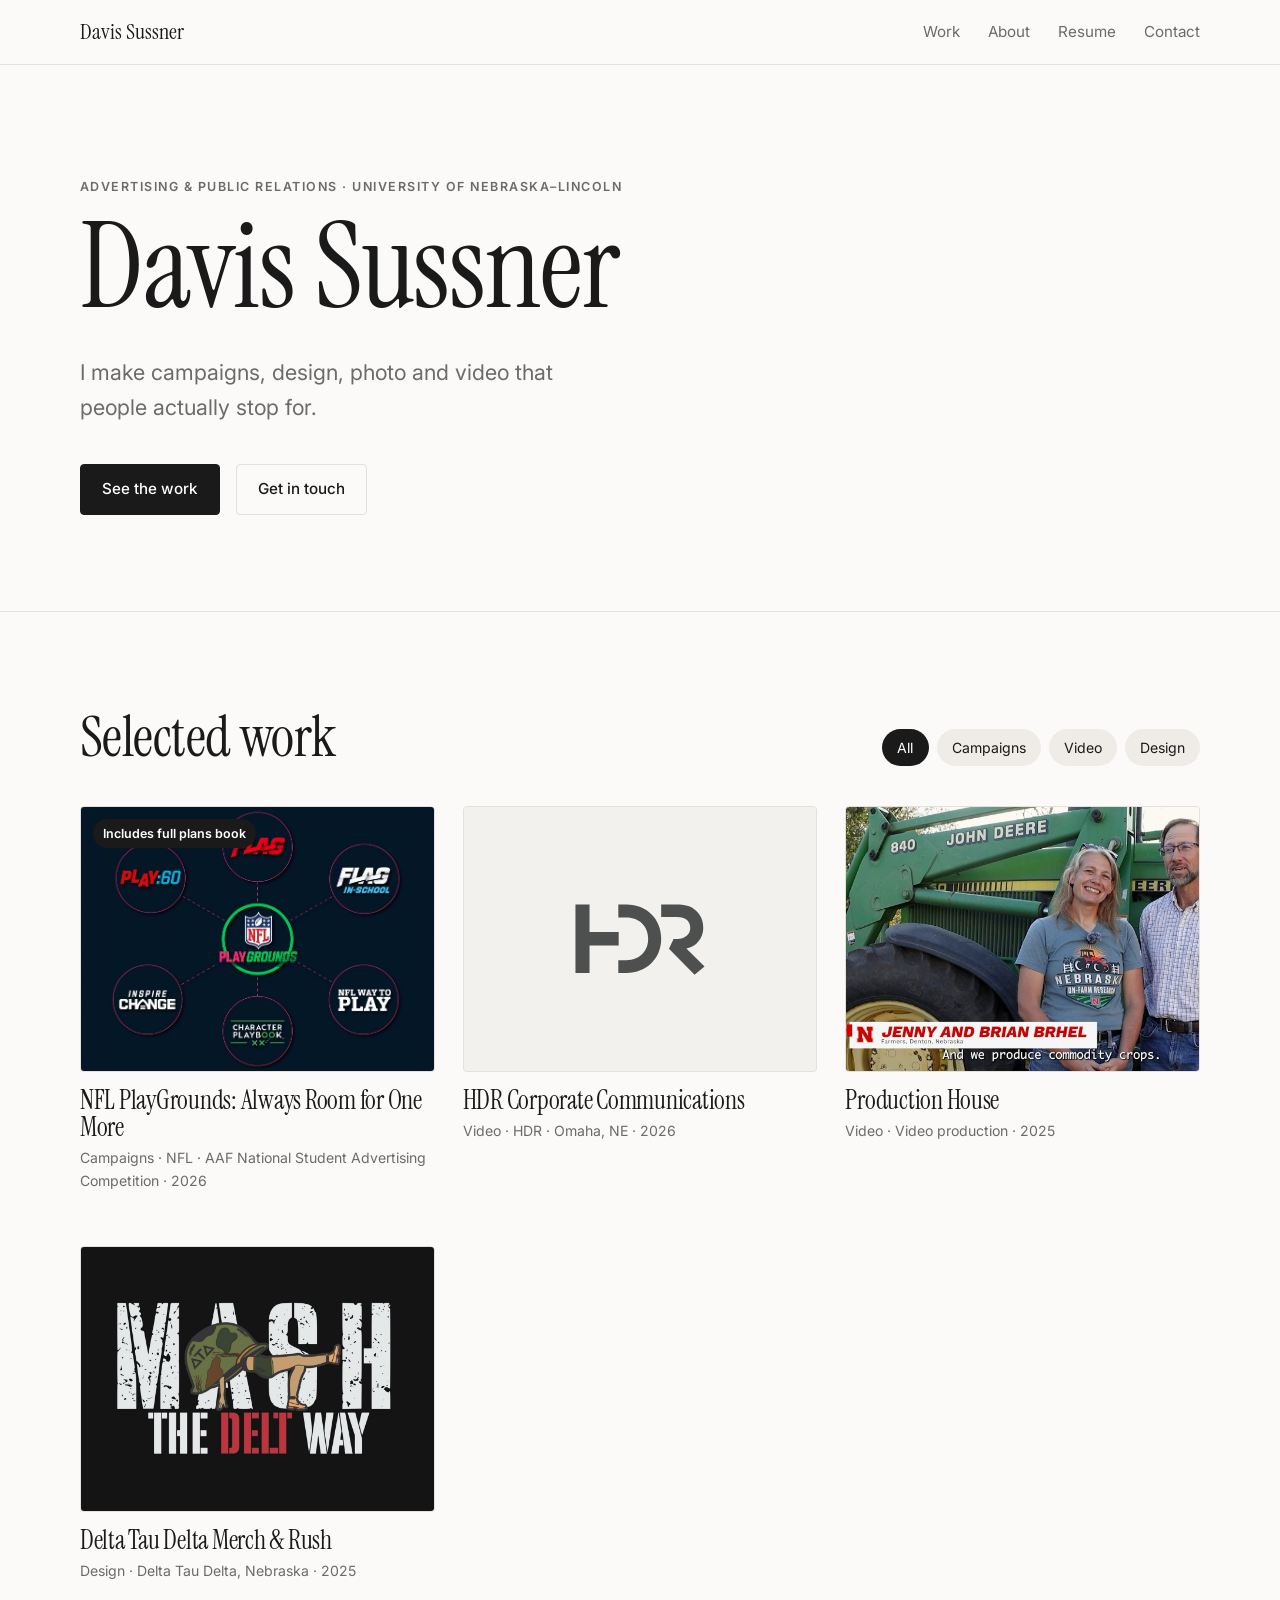
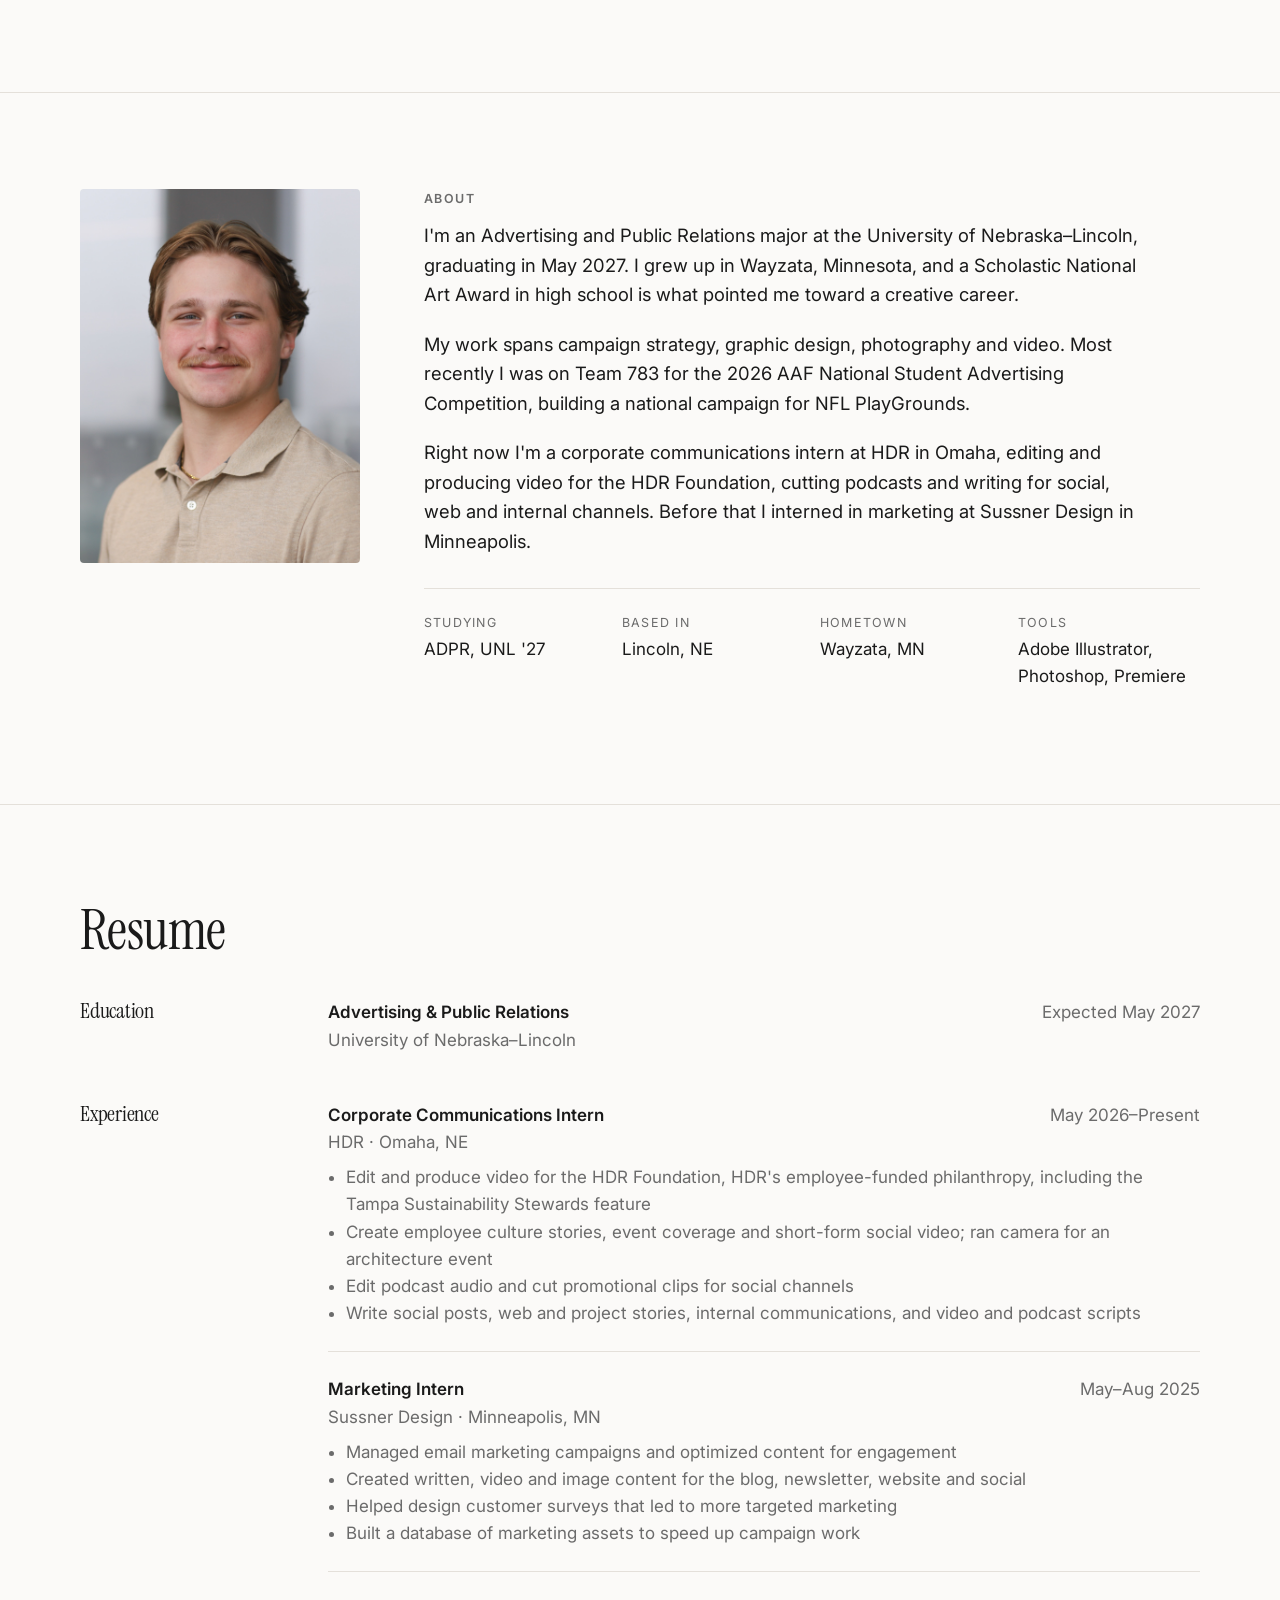
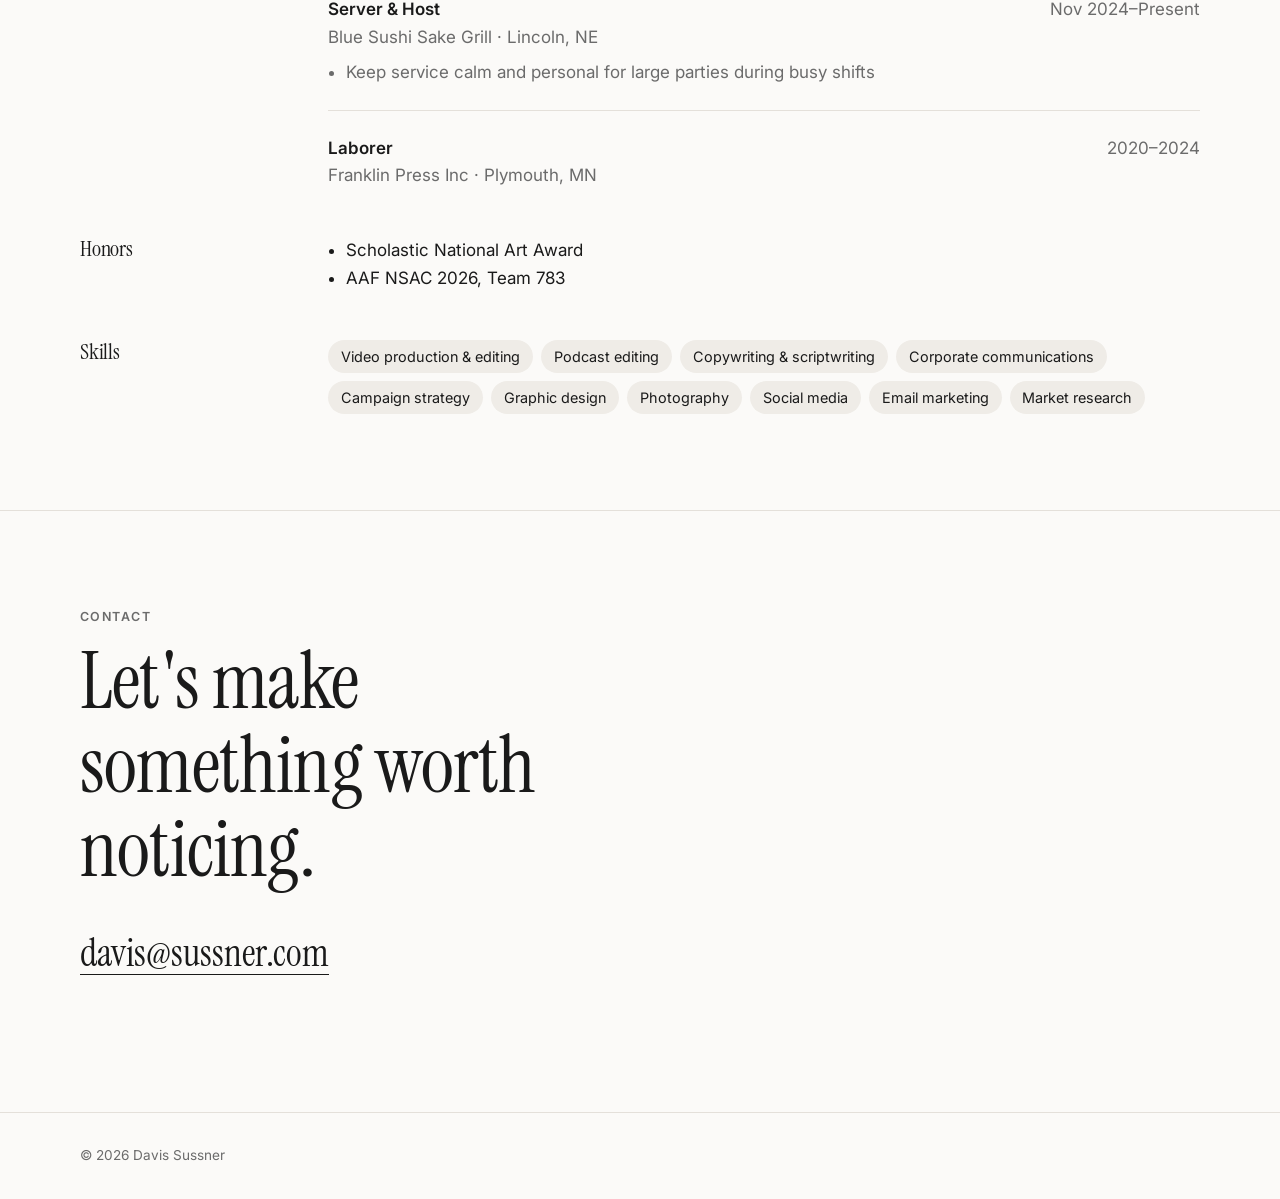
==== index.html @ d3668022 "Davis Sussner creative portfolio Co-Authored-By: Claude Opus 5.5 <noreply@anthropic.com>" ====
<!doctype html>
<html lang="en">
<head>
  <meta charset="utf-8">
  <meta name="viewport" content="width=device-width, initial-scale=1">
  <title>Davis Sussner | Advertising &amp; PR Portfolio</title>
  <meta name="description" content="Creative portfolio of Davis Sussner, Advertising & Public Relations at the University of Nebraska–Lincoln: campaigns, design, photography and video.">
  <meta property="og:title" content="Davis Sussner | Creative Portfolio">
  <meta property="og:description" content="Campaigns, design, photography and video. Advertising & PR at the University of Nebraska–Lincoln.">
  <meta property="og:image" content="assets/img/nsac/billboard-play-anyway.jpg">
  <meta property="og:type" content="website">

  <!-- THEME: change "minimal" to "editorial" or "husker" to switch the whole look. -->
  <link id="theme" rel="stylesheet" href="css/themes/minimal.css">
  <link rel="stylesheet" href="css/base.css">
</head>
<body>
  <header class="site-header">
    <div class="wrap">
      <a class="logo" href="#top" data-name>Davis Sussner</a>
      <button class="nav-toggle" type="button" aria-expanded="false" aria-controls="nav">Menu</button>
      <nav class="nav" id="nav">
        <a href="#work">Work</a>
        <a href="#about">About</a>
        <a href="#resume-section">Resume</a>
        <a href="#contact">Contact</a>
      </nav>
    </div>
  </header>

  <main id="top">
    <section class="hero">
      <div class="wrap">
        <p class="eyebrow" id="hero-school"></p>
        <h1><span data-name>Davis Sussner</span></h1>
        <p class="lede" id="hero-tagline"></p>
        <div class="actions">
          <a class="btn" href="#work">See the work</a>
          <a class="btn ghost" href="#contact">Get in touch</a>
        </div>
      </div>
    </section>

    <section id="work">
      <div class="wrap">
        <div class="section-head">
          <h2>Selected work</h2>
          <div class="filters" id="filters" role="group" aria-label="Filter projects"></div>
        </div>
        <div class="grid" id="work-grid"></div>
      </div>
    </section>

    <section id="about">
      <div class="wrap about">
        <img id="headshot" src="" alt="">
        <div>
          <p class="eyebrow">About</p>
          <div class="bio" id="bio"></div>
          <dl class="facts" id="facts"></dl>
        </div>
      </div>
    </section>

    <section id="resume-section">
      <div class="wrap">
        <div class="section-head">
          <h2>Resume</h2>
          <div id="resume-pdf"></div>
        </div>
        <div class="resume" id="resume"></div>
      </div>
    </section>

    <section id="contact" class="contact">
      <div class="wrap">
        <p class="eyebrow">Contact</p>
        <h2>Let's make something worth noticing.</h2>
        <a class="email" id="email" href="#"></a>
        <div class="socials" id="socials"></div>
      </div>
    </section>
  </main>

  <footer class="site-footer">
    <div class="wrap">© <span id="year"></span> <span data-name>Davis Sussner</span></div>
  </footer>

  <script src="js/content.js"></script>
  <script src="js/main.js"></script>
</body>
</html>
---- css/themes/minimal.css ----
/* Clean minimal theme.
   Every look-and-feel choice for the site lives here. Change a value to
   restyle the whole site; copy this file to make a new theme. */
@import url("https://fonts.googleapis.com/css2?family=Inter:wght@400;500;600&family=Instrument+Serif:ital@0;1&display=swap");

:root {
  /* Colors */
  --bg: #fbfaf8;
  --surface: #f3f1ed;
  --text: #1a1a1a;
  --muted: #6b6b6b;
  --line: #e4e0da;
  --accent: #1a1a1a;
  --accent-ink: #ffffff;   /* text on top of --accent */
  --chip-bg: #efece7;

  /* Type */
  --font-display: "Instrument Serif", Georgia, serif;
  --font-body: "Inter", system-ui, sans-serif;
  --heading-weight: 400;
  --heading-case: none;     /* none | uppercase */
  --heading-tracking: -0.01em;
  --hero-size: clamp(3.2rem, 10vw, 7.5rem);

  /* Shape & spacing */
  --radius: 4px;
  --space: 1rem;
  --max-width: 1160px;
  --card-shadow: none;
  --cover-ratio: 4 / 3;
}

@media (prefers-color-scheme: dark) {
  :root {
    --bg: #121212;
    --surface: #1c1c1c;
    --text: #f2f0ec;
    --muted: #a3a09a;
    --line: #2c2c2c;
    --accent: #f2f0ec;
    --accent-ink: #121212;
    --chip-bg: #242424;
  }
}
---- css/base.css ----
/* Layout and components. Colors, fonts and shapes come from the theme file
   (css/themes/*.css), so nothing here should need editing to restyle. */

*, *::before, *::after { box-sizing: border-box; }
html { scroll-behavior: smooth; scroll-padding-top: 5rem; }
body {
  margin: 0;
  background: var(--bg);
  color: var(--text);
  font-family: var(--font-body);
  font-size: 1.0625rem;
  line-height: 1.6;
  -webkit-font-smoothing: antialiased;
}
img, video, iframe { display: block; max-width: 100%; }
a { color: inherit; }
::selection { background: var(--accent); color: var(--accent-ink); }

h1, h2, h3 {
  font-family: var(--font-display);
  font-weight: var(--heading-weight);
  text-transform: var(--heading-case);
  letter-spacing: var(--heading-tracking);
  line-height: 1.05;
  margin: 0;
}

.wrap { width: 100%; max-width: var(--max-width); margin: 0 auto; padding: 0 calc(var(--space) * 1.25); }
.muted { color: var(--muted); }
.eyebrow {
  font-size: 0.78rem; font-weight: 600; letter-spacing: 0.12em;
  text-transform: uppercase; color: var(--muted); margin: 0 0 calc(var(--space) * 0.75);
}

/* Header */
.site-header {
  position: sticky; top: 0; z-index: 20;
  background: color-mix(in srgb, var(--bg) 88%, transparent);
  backdrop-filter: blur(10px);
  border-bottom: 1px solid var(--line);
}
.site-header .wrap { display: flex; align-items: center; justify-content: space-between; height: 4rem; }
.logo { font-family: var(--font-display); font-size: 1.4rem; text-decoration: none; text-transform: var(--heading-case); font-weight: var(--heading-weight); }
.nav { display: flex; gap: calc(var(--space) * 1.75); }
.nav a { text-decoration: none; font-size: 0.95rem; color: var(--muted); transition: color .15s; }
.nav a:hover, .nav a:focus-visible { color: var(--text); }
.nav-toggle { display: none; background: none; border: 0; color: var(--text); font: inherit; padding: .5rem; cursor: pointer; }

@media (max-width: 680px) {
  .nav-toggle { display: block; }
  .nav {
    display: none; position: absolute; top: 4rem; left: 0; right: 0;
    flex-direction: column; gap: 0; background: var(--bg); border-bottom: 1px solid var(--line);
  }
  .nav.open { display: flex; }
  .nav a { padding: .9rem 1.25rem; border-top: 1px solid var(--line); color: var(--text); }
}

/* Sections */
section { padding: calc(var(--space) * 6) 0; }
section + section { border-top: 1px solid var(--line); }
.section-head { display: flex; align-items: end; justify-content: space-between; gap: var(--space); flex-wrap: wrap; margin-bottom: calc(var(--space) * 2.5); }
.section-head h2 { font-size: clamp(2.2rem, 5vw, 3.5rem); }

/* Hero */
.hero { padding: calc(var(--space) * 7) 0 calc(var(--space) * 6); }
.hero h1 { font-size: var(--hero-size); line-height: .95; max-width: 12ch; }
.hero h1 em { font-style: italic; color: var(--muted); }
.hero .lede { font-size: clamp(1.1rem, 2vw, 1.35rem); max-width: 38ch; margin: calc(var(--space) * 2) 0 0; color: var(--muted); }
.hero .actions { display: flex; gap: var(--space); margin-top: calc(var(--space) * 2.5); flex-wrap: wrap; }

.btn {
  display: inline-flex; align-items: center; gap: .5em;
  padding: .8em 1.4em; border-radius: var(--radius);
  background: var(--accent); color: var(--accent-ink);
  text-decoration: none; font-weight: 500; font-size: .95rem;
  border: 1px solid var(--accent); transition: transform .15s, opacity .15s;
}
.btn:hover { transform: translateY(-1px); opacity: .9; }
.btn.ghost { background: transparent; color: var(--text); border-color: var(--line); }

/* Filter chips */
.filters { display: flex; gap: .5rem; flex-wrap: wrap; }
.chip {
  font: inherit; font-size: .88rem; cursor: pointer;
  padding: .45em 1em; border-radius: 999px;
  background: var(--chip-bg); color: var(--text); border: 1px solid transparent;
}
.chip[aria-pressed="true"] { background: var(--accent); color: var(--accent-ink); }

/* Work grid */
.grid { display: grid; grid-template-columns: repeat(auto-fill, minmax(min(100%, 320px), 1fr)); gap: calc(var(--space) * 2.5) calc(var(--space) * 1.75); }
.card { text-decoration: none; display: block; }
.card .cover {
  aspect-ratio: var(--cover-ratio); overflow: hidden;
  border-radius: var(--radius); background: var(--surface);
  box-shadow: var(--card-shadow); border: 1px solid var(--line);
}
.card .cover img { width: 100%; height: 100%; object-fit: cover; transition: transform .5s ease; }
.card:hover .cover img { transform: scale(1.035); }
.card h3 { font-size: 1.6rem; margin-top: calc(var(--space) * 1); }
.card .meta { font-size: .88rem; color: var(--muted); margin-top: .3rem; }
.card[hidden] { display: none; }

/* About */
.about { display: grid; grid-template-columns: minmax(0, 280px) 1fr; gap: calc(var(--space) * 4); align-items: start; }
.about img { width: 100%; border-radius: var(--radius); aspect-ratio: 3 / 4; object-fit: cover; }
.about .bio p { font-size: 1.15rem; margin: 0 0 1.1em; max-width: 60ch; }
.facts { display: grid; grid-template-columns: repeat(auto-fit, minmax(170px, 1fr)); gap: var(--space); margin-top: calc(var(--space) * 2); padding-top: calc(var(--space) * 1.5); border-top: 1px solid var(--line); }
.facts dt { font-size: .78rem; text-transform: uppercase; letter-spacing: .1em; color: var(--muted); }
.facts dd { margin: .2rem 0 0; }
@media (max-width: 760px) { .about { grid-template-columns: 1fr; gap: calc(var(--space) * 2); } .about img { max-width: 240px; } }

/* Resume */
.resume { display: grid; grid-template-columns: 200px 1fr; gap: calc(var(--space) * 1.5) calc(var(--space) * 3); }
.resume h3 { font-size: 1.4rem; }
.resume .entries > div { padding-bottom: calc(var(--space) * 1.5); margin-bottom: calc(var(--space) * 1.5); border-bottom: 1px solid var(--line); }
.resume .entries > div:last-child { border-bottom: 0; margin-bottom: 0; }
.resume .row { display: flex; justify-content: space-between; gap: var(--space); flex-wrap: wrap; }
.resume strong { font-weight: 600; }
.resume ul { margin: .5rem 0 0; padding-left: 1.1rem; color: var(--muted); }
.skills { display: flex; flex-wrap: wrap; gap: .5rem; }
.skills span { background: var(--chip-bg); padding: .35em .9em; border-radius: 999px; font-size: .9rem; }
@media (max-width: 760px) { .resume { grid-template-columns: 1fr; gap: var(--space); } .resume h3 { margin-top: var(--space); } }

/* Contact */
.contact h2 { font-size: clamp(2.4rem, 7vw, 5rem); max-width: 14ch; }
.contact .email { display: inline-block; font-family: var(--font-display); font-size: clamp(1.4rem, 4vw, 2.4rem); margin-top: calc(var(--space) * 2); text-decoration-thickness: 1px; text-underline-offset: .2em; word-break: break-all; }
.socials { display: flex; gap: calc(var(--space) * 1.5); margin-top: calc(var(--space) * 2); }

.site-footer { padding: calc(var(--space) * 2) 0; border-top: 1px solid var(--line); font-size: .85rem; color: var(--muted); }

/* Project page */
.project-hero { padding-top: calc(var(--space) * 4); padding-bottom: calc(var(--space) * 3); }
.back { text-decoration: none; color: var(--muted); font-size: .9rem; }
.project-hero h1 { font-size: clamp(2.6rem, 7vw, 5.5rem); margin-top: calc(var(--space) * 1.5); max-width: 16ch; }
.project-hero .summary { font-size: clamp(1.1rem, 2vw, 1.3rem); max-width: 60ch; margin: calc(var(--space) * 1.5) 0 0; color: var(--muted); }
.project-meta { display: grid; grid-template-columns: repeat(auto-fit, minmax(160px, 1fr)); gap: var(--space); margin-top: calc(var(--space) * 2.5); padding-top: calc(var(--space) * 1.5); border-top: 1px solid var(--line); }
.project-meta dt { font-size: .75rem; text-transform: uppercase; letter-spacing: .1em; color: var(--muted); }
.project-meta dd { margin: .25rem 0 0; }
.todo { color: var(--accent); font-style: italic; }

.stats { display: grid; grid-template-columns: repeat(auto-fit, minmax(180px, 1fr)); gap: calc(var(--space) * 1.5); margin: calc(var(--space) * 2) 0; }
.stats div { border-top: 2px solid var(--text); padding-top: .75rem; }
.stats b { display: block; font-family: var(--font-display); font-weight: var(--heading-weight); font-size: clamp(2rem, 4vw, 3rem); line-height: 1; }
.stats span { color: var(--muted); font-size: .92rem; }

.story { display: grid; grid-template-columns: 220px 1fr; gap: calc(var(--space) * 1.5) calc(var(--space) * 3); margin: calc(var(--space) * 3) 0; }
.story h2 { font-size: 1.5rem; }
.story p { margin: 0; max-width: 64ch; }
@media (max-width: 760px) { .story { grid-template-columns: 1fr; gap: .5rem; } .story p { margin-bottom: var(--space); } }

.gallery { display: grid; grid-template-columns: repeat(2, minmax(0, 1fr)); gap: calc(var(--space) * 1.25); margin: calc(var(--space) * 3) 0; }
.gallery.cols-3 { grid-template-columns: repeat(3, minmax(0, 1fr)); }
.gallery figure { margin: 0; }
.gallery .wide { grid-column: 1 / -1; }
.gallery img, .gallery video, .embed {
  width: 100%; border-radius: var(--radius); background: var(--surface);
  border: 1px solid var(--line);
}
.gallery img { cursor: zoom-in; height: auto; }
.gallery.contain img { aspect-ratio: 4 / 3; object-fit: contain; padding: calc(var(--space) * 1.5); }
.gallery figcaption { font-size: .88rem; color: var(--muted); margin-top: .5rem; }
.gallery video.vertical { max-height: 80vh; width: auto; margin: 0 auto; }
@media (max-width: 680px) { .gallery, .gallery.cols-3 { grid-template-columns: 1fr; } }

.embed { position: relative; aspect-ratio: 16 / 9; overflow: hidden; }
.embed iframe { position: absolute; inset: 0; width: 100%; height: 100%; border: 0; }
.embed.pending img { width: 100%; height: 100%; object-fit: cover; border: 0; filter: grayscale(.3) brightness(.75); cursor: default; }
.embed.pending .badge {
  position: absolute; left: 50%; top: 50%; transform: translate(-50%, -50%);
  background: var(--bg); color: var(--text); padding: .5em 1em; border-radius: 999px; font-size: .85rem; white-space: nowrap;
}

.links { display: flex; gap: var(--space); flex-wrap: wrap; margin: calc(var(--space) * 2) 0; }
.next { display: block; text-decoration: none; padding: calc(var(--space) * 4) 0; border-top: 1px solid var(--line); }
.next h2 { font-size: clamp(2rem, 5vw, 3.5rem); }

/* Lightbox */
.lightbox { position: fixed; inset: 0; z-index: 50; background: rgb(0 0 0 / .9); display: grid; place-items: center; padding: 1.25rem; cursor: zoom-out; }
.lightbox[hidden] { display: none; }
.lightbox img { max-height: 92vh; width: auto; border-radius: 2px; }
.card .cover.contain { background: #fff; }
.card .cover.contain img { object-fit: contain; padding: 8%; }

/* Project card badge */
.card .cover { position: relative; }
.card .cover .badge {
  position: absolute; left: .75rem; top: .75rem;
  background: var(--accent); color: var(--accent-ink);
  font-size: .78rem; font-weight: 600; padding: .35em .8em; border-radius: 999px;
}

/* Plans book feature */
.book { background: var(--surface); padding: calc(var(--space) * 4) 0; border-top: 1px solid var(--line); border-bottom: 1px solid var(--line); }
.book-feature { display: grid; grid-template-columns: minmax(0, 1.5fr) minmax(0, 1fr); gap: calc(var(--space) * 3); align-items: center; }
.book-cover img { width: 100%; border-radius: var(--radius); box-shadow: 0 20px 50px rgb(0 0 0 / .25); transition: transform .3s; }
.book-cover:hover img { transform: translateY(-4px); }
.book h2 { font-size: clamp(2rem, 4vw, 3rem); margin-bottom: var(--space); }
.book .actions { display: flex; gap: var(--space); flex-wrap: wrap; margin-top: calc(var(--space) * 1.75); }
.book-strip {
  display: grid; grid-auto-flow: column; grid-auto-columns: minmax(240px, 22%);
  gap: var(--space); overflow-x: auto; margin-top: calc(var(--space) * 3);
  padding-bottom: var(--space); scroll-snap-type: x mandatory;
}
.book-strip figure { margin: 0; scroll-snap-align: start; }
.book-strip img { width: 100%; border-radius: var(--radius); border: 1px solid var(--line); cursor: zoom-in; }
.book-strip figcaption { font-size: .8rem; color: var(--muted); margin-top: .4rem; }
@media (max-width: 760px) { .book-feature { grid-template-columns: 1fr; gap: calc(var(--space) * 1.5); } .book-strip { grid-auto-columns: 75%; } }

/* Grouped sections on a project page */
.group { padding-top: calc(var(--space) * 4); margin-top: calc(var(--space) * 1); border-top: 1px solid var(--line); }
.group:first-child { border-top: 0; }
.group.group-cont { padding-top: 0; margin-top: calc(var(--space) * -1.75); border-top: 0; }
.group .gallery { margin: calc(var(--space) * 1.75) 0; }
.group-head h2 { font-size: clamp(1.8rem, 4vw, 2.6rem); }
.group-head p { max-width: 60ch; margin: .75rem 0 0; }
.gallery.dark img { aspect-ratio: 16 / 10; object-fit: contain; background: #141414; border-color: #141414; }
.group-split { display: grid; grid-template-columns: minmax(0, 1fr) minmax(0, 1.1fr); gap: calc(var(--space) * 3); align-items: center; }
.group-split .gallery { grid-template-columns: 1fr; margin: calc(var(--space) * 2) 0; }
@media (max-width: 760px) { .group-split { grid-template-columns: 1fr; gap: 0; } }
.gallery.compare { max-width: 860px; }
.gallery.compare img { aspect-ratio: 3 / 2; object-fit: cover; }
.gallery.compare figure:last-child img { background: #141414; border-color: #141414; }

/* Click-to-play video poster */
.embed.play { display: block; width: 100%; padding: 0; cursor: pointer; font: inherit; }
.embed.play img { width: 100%; height: 100%; object-fit: cover; border: 0; border-radius: 0; cursor: pointer; transition: transform .4s ease, filter .3s; }
.embed.play:hover img { transform: scale(1.02); filter: brightness(.85); }
.play-icon {
  position: absolute; left: 50%; top: 50%; width: 72px; height: 72px; transform: translate(-50%, -50%);
  border-radius: 50%; background: rgb(0 0 0 / .6); backdrop-filter: blur(4px); transition: transform .2s, background .2s;
}
.play-icon::after {
  content: ""; position: absolute; left: 54%; top: 50%; transform: translate(-50%, -50%);
  border-style: solid; border-width: 12px 0 12px 20px; border-color: transparent transparent transparent #fff;
}
.embed.play:hover .play-icon { transform: translate(-50%, -50%) scale(1.08); background: var(--accent); }
.embed.play:focus-visible { outline: 3px solid var(--accent); outline-offset: 3px; }

/* LinkedIn post embeds */
.li-embed { border: 1px solid var(--line); border-radius: var(--radius); overflow: hidden; background: #fff; }
.li-embed iframe { display: block; width: 100%; border: 0; }
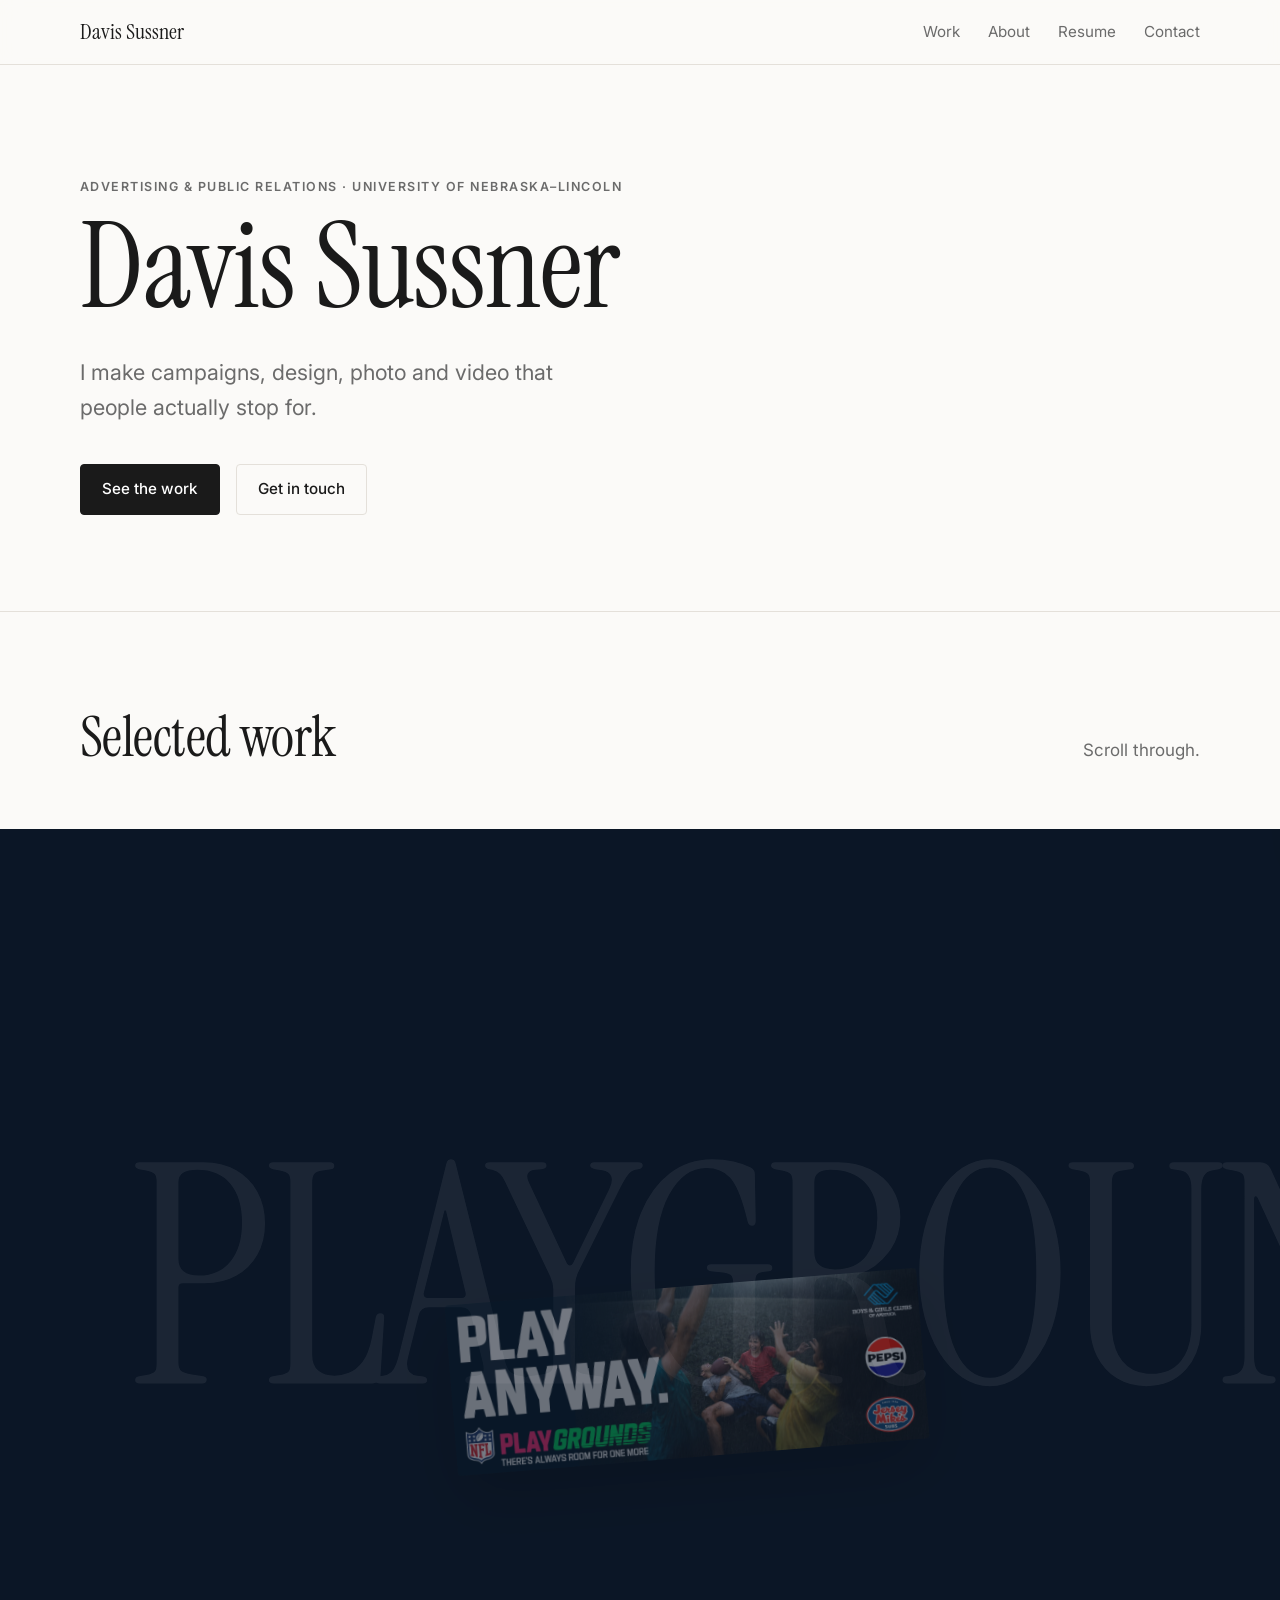
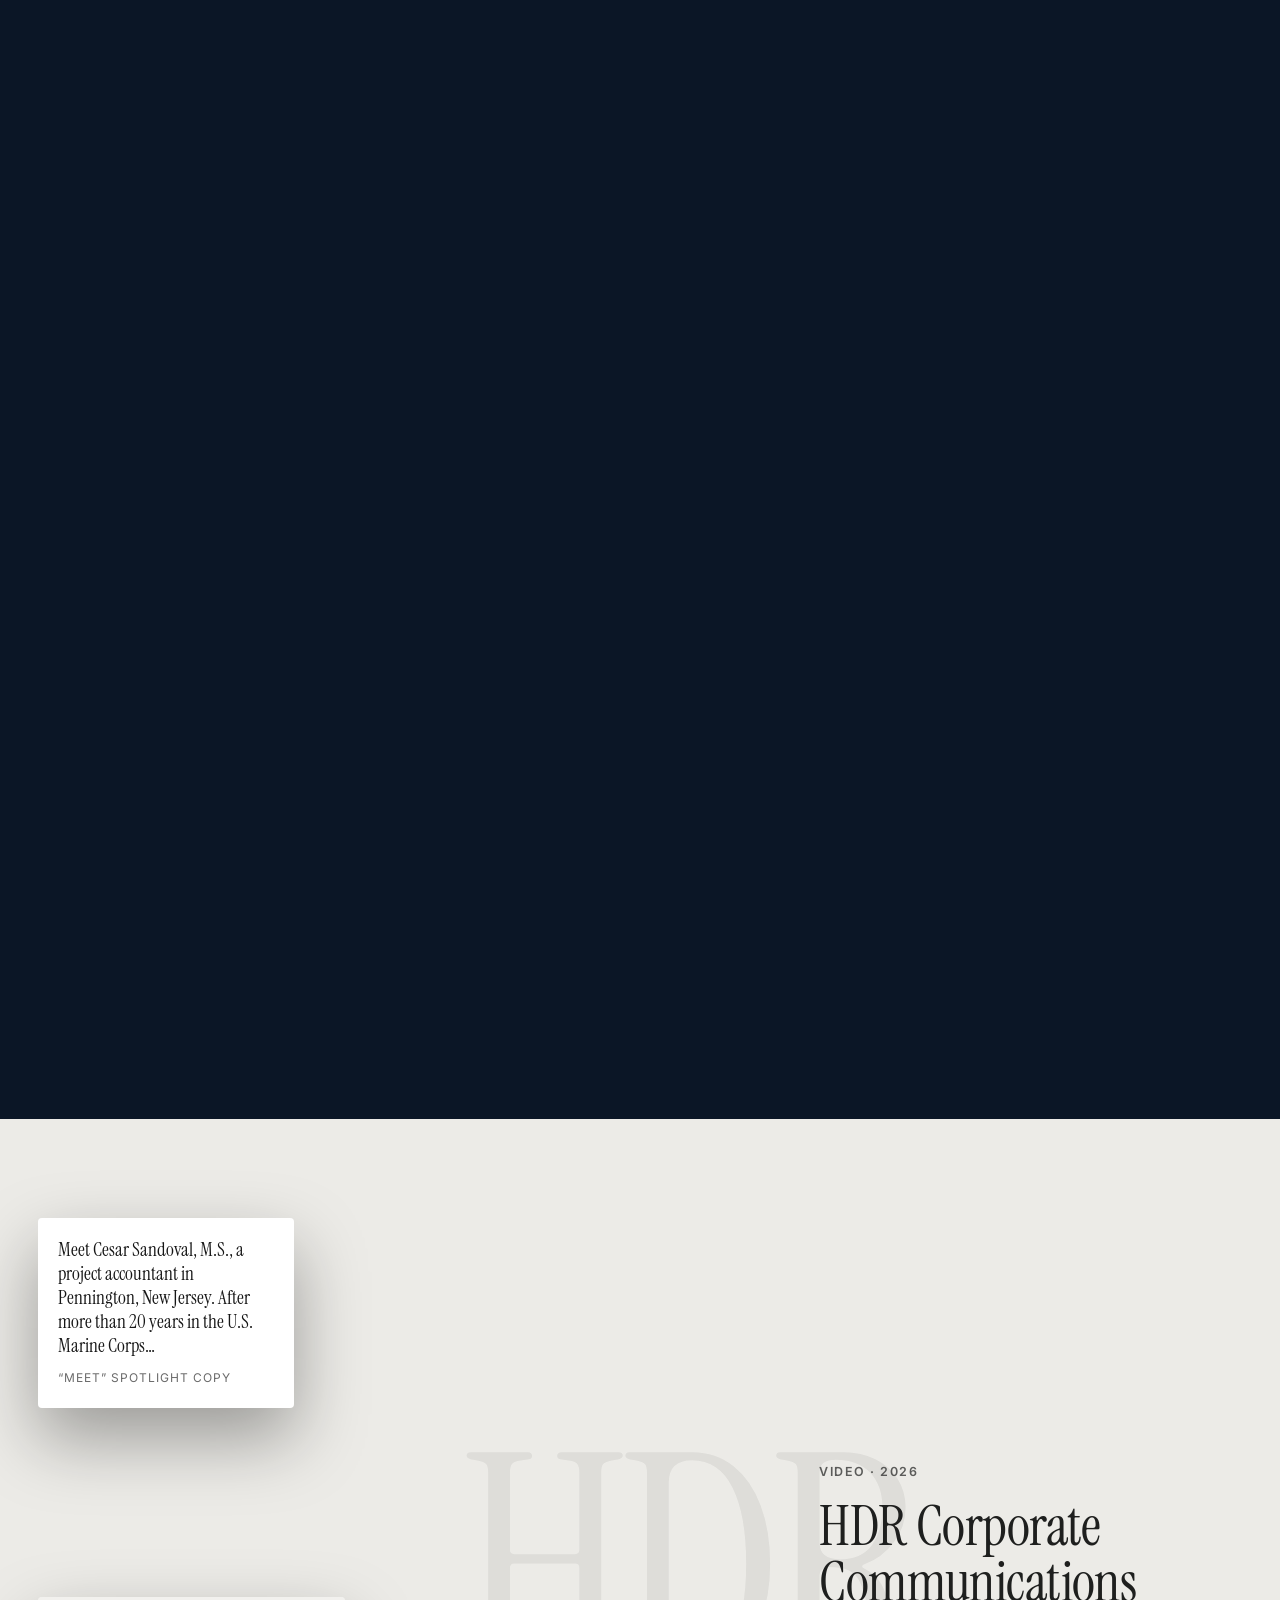
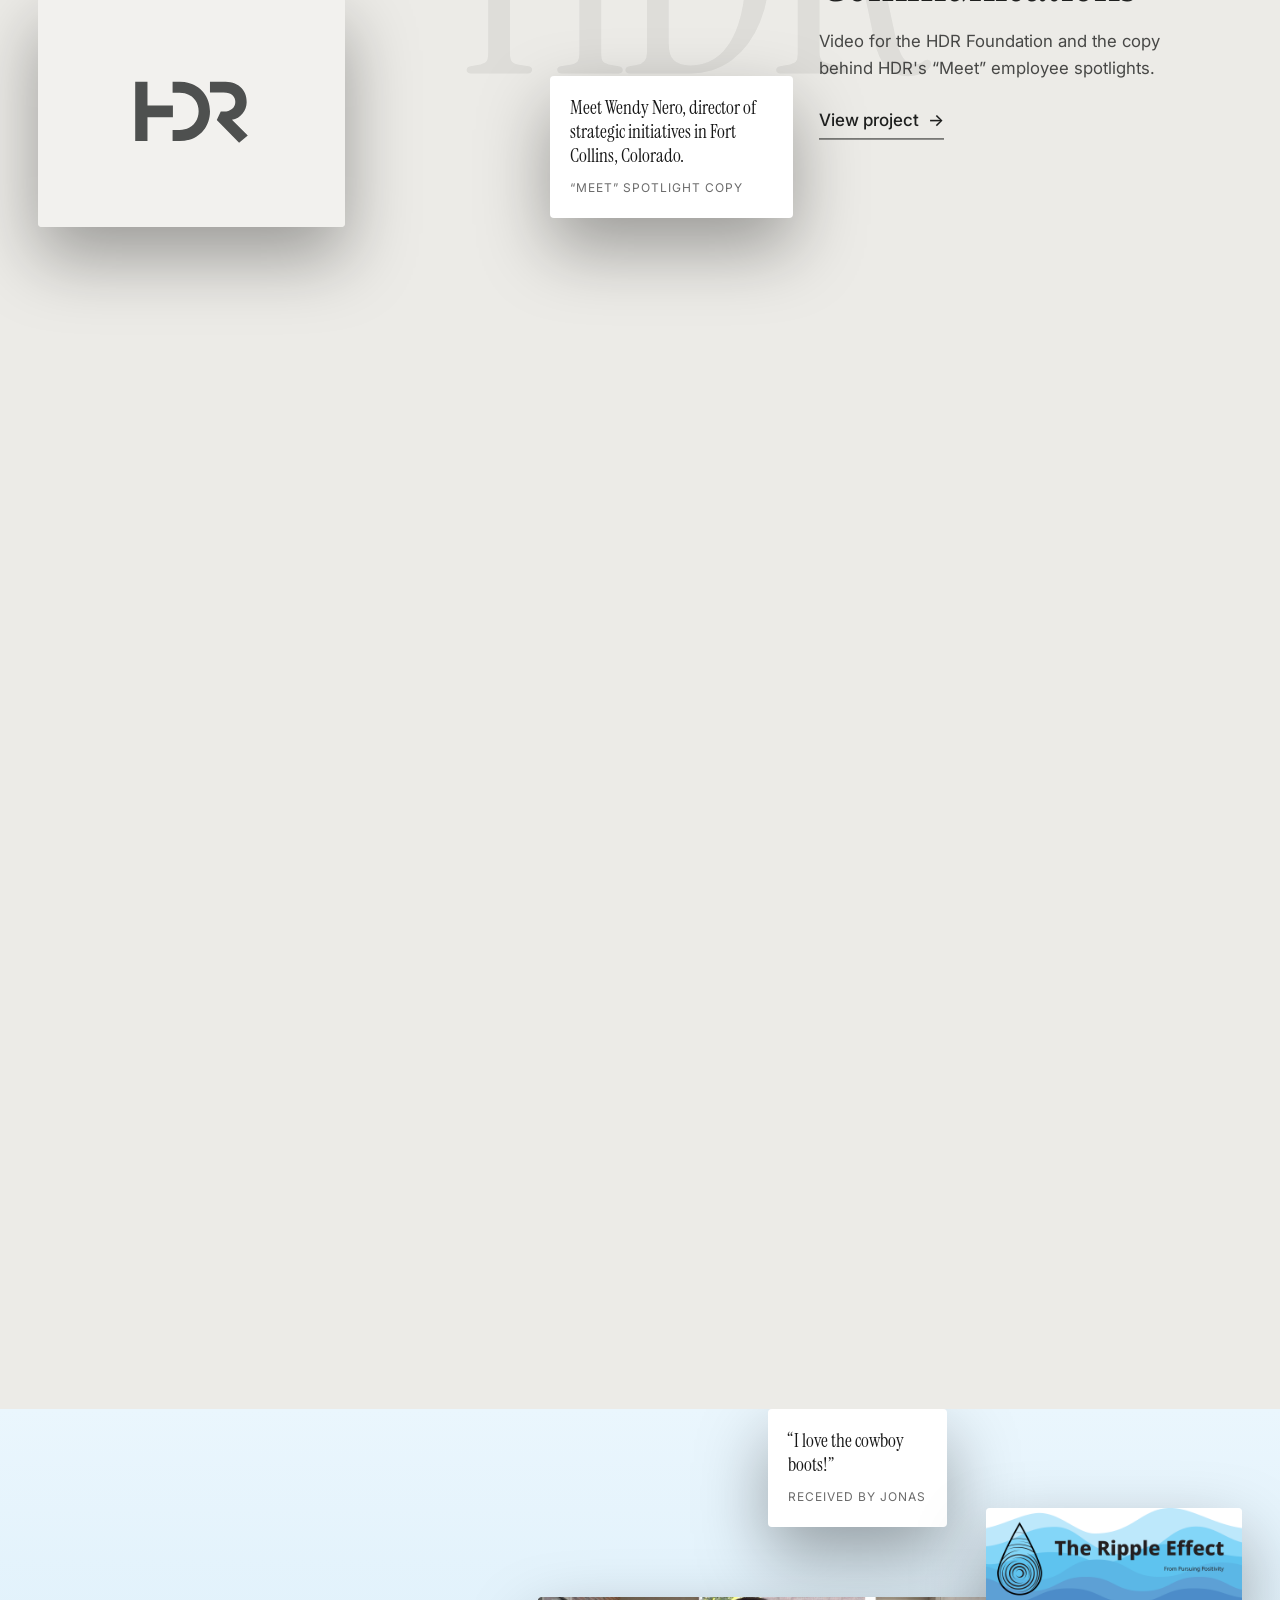
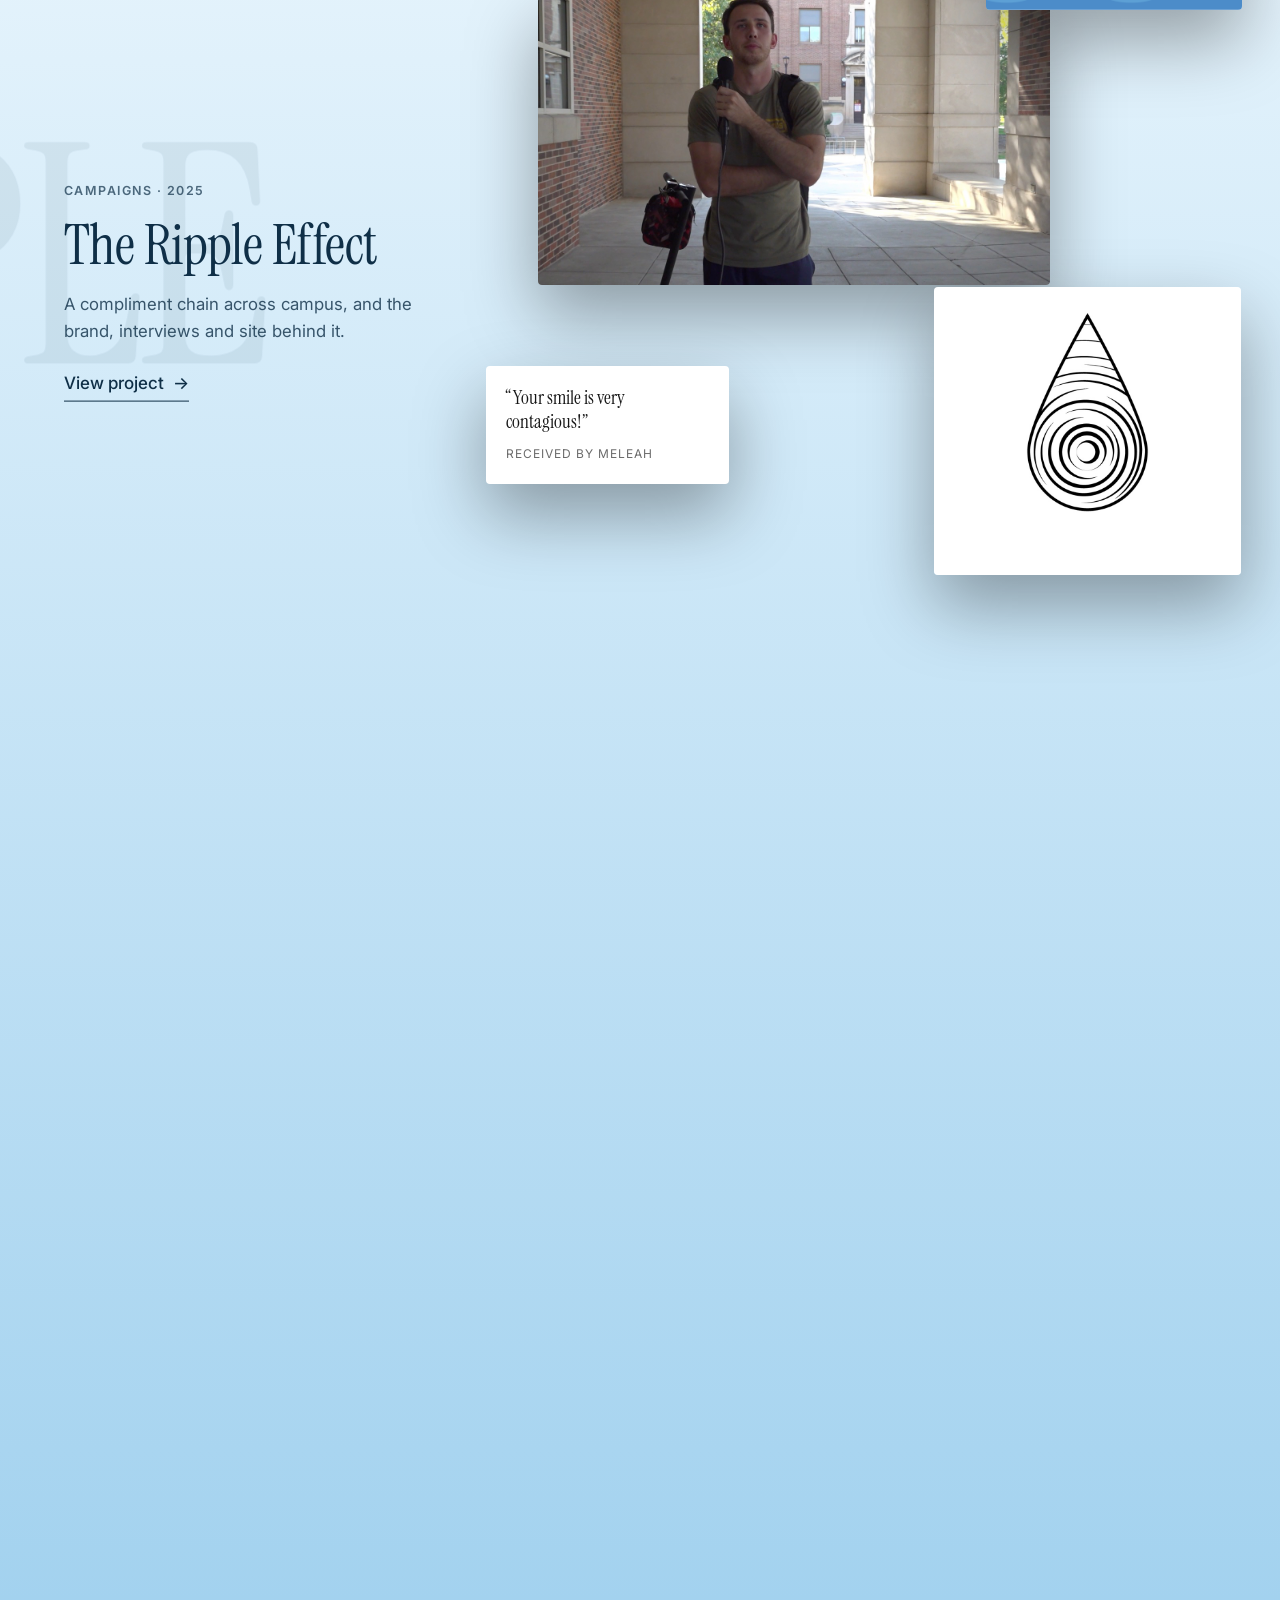
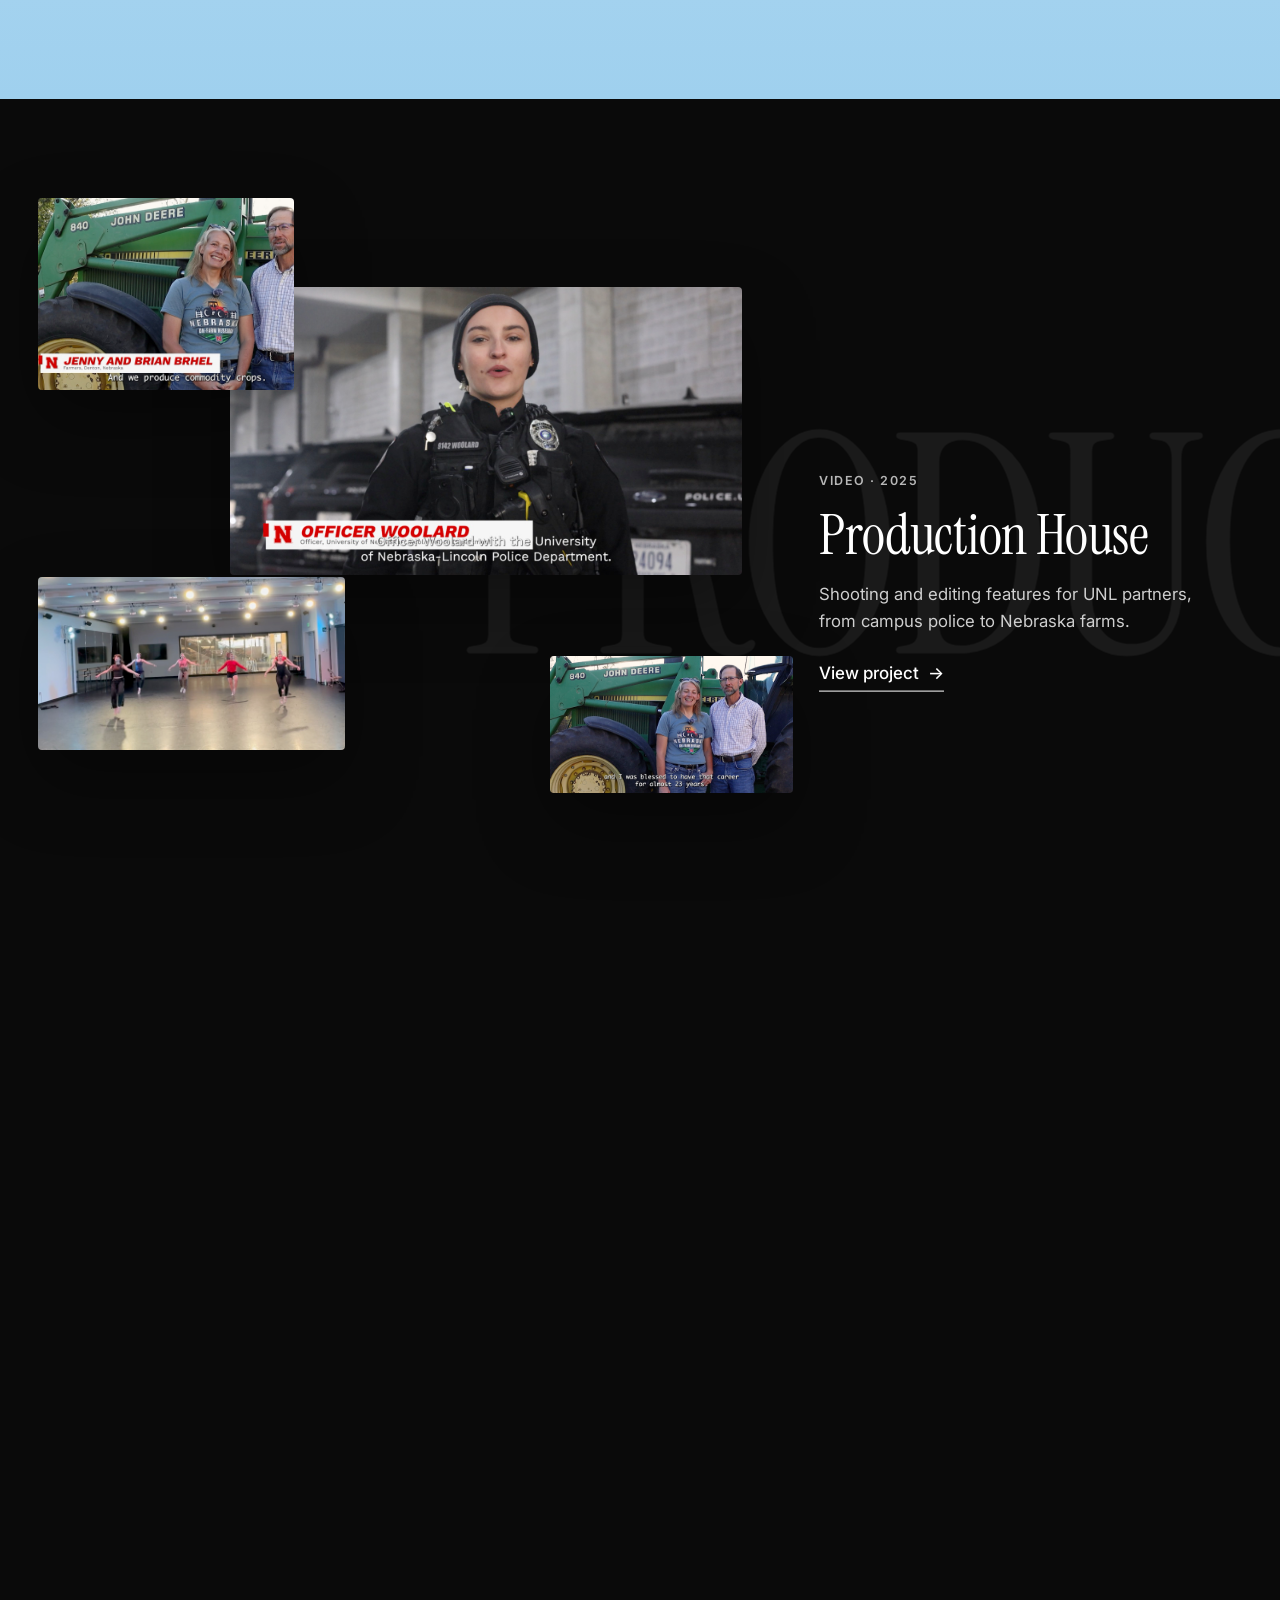
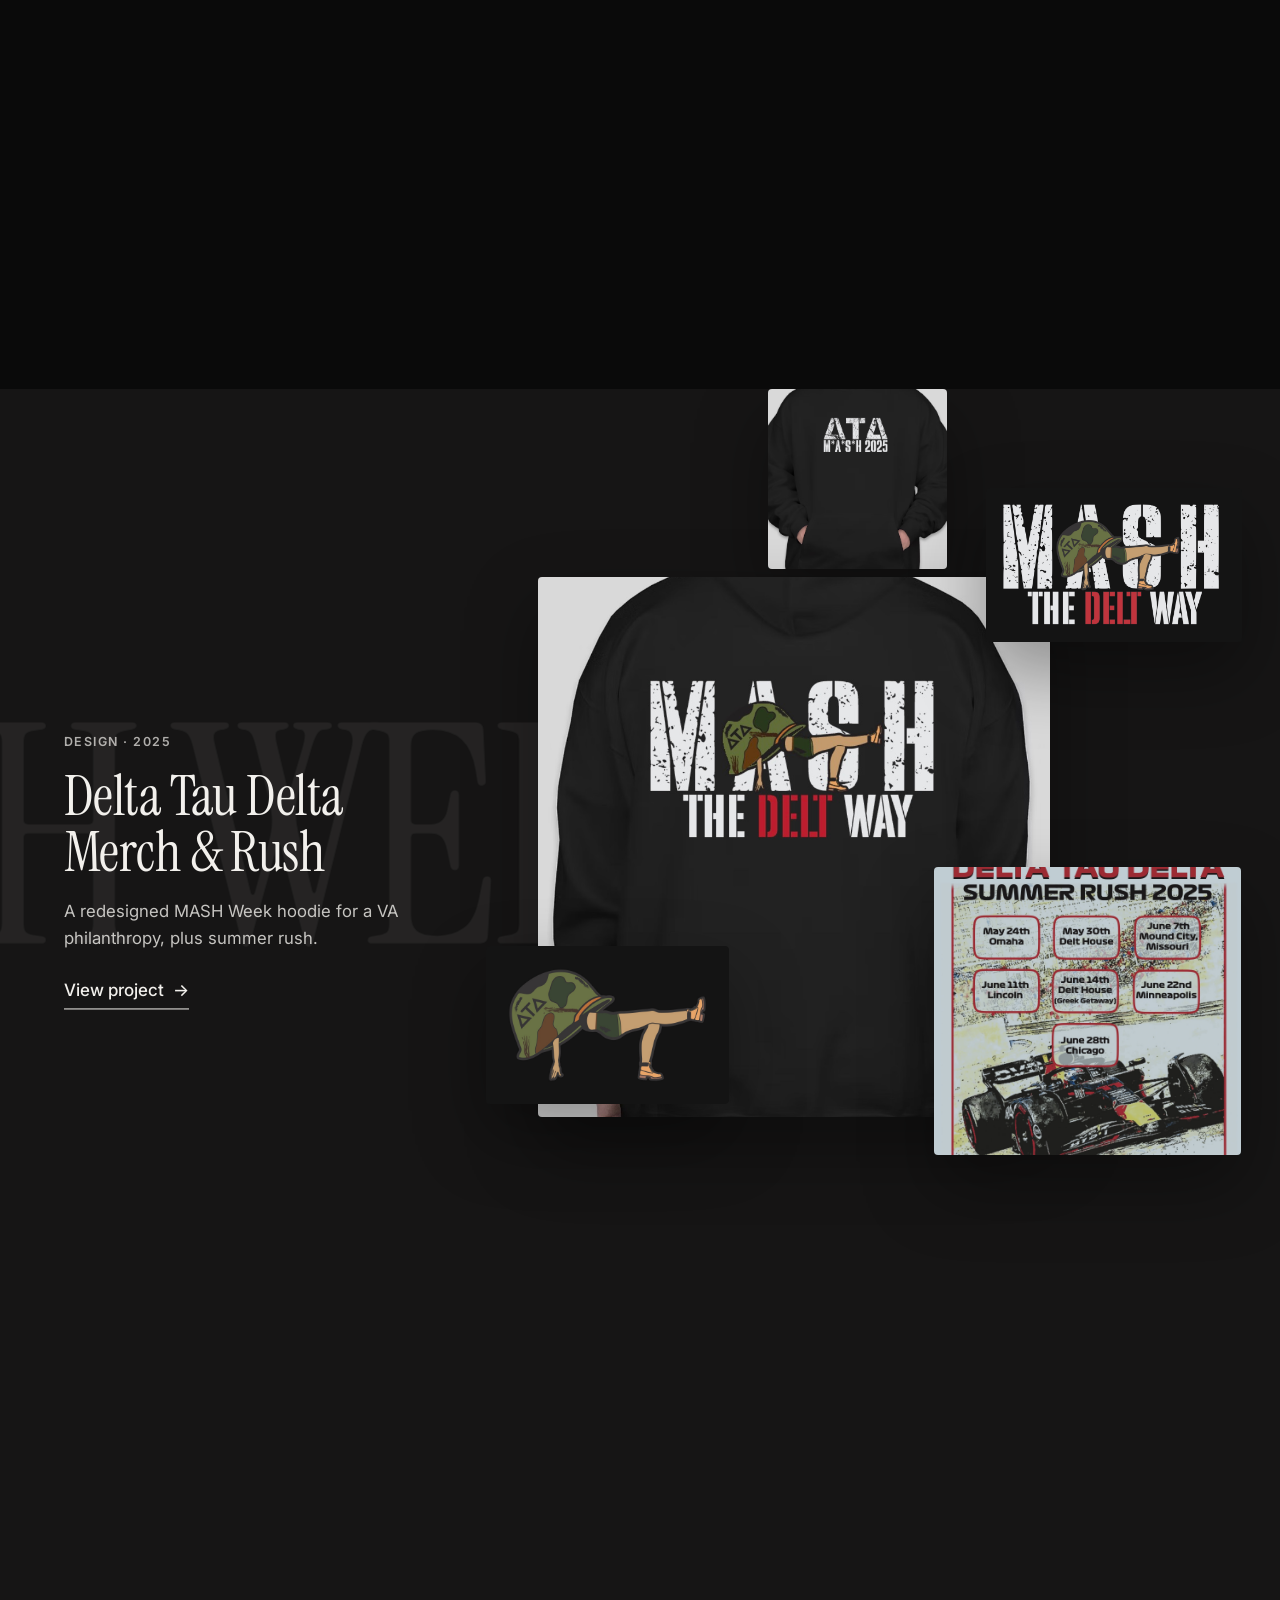
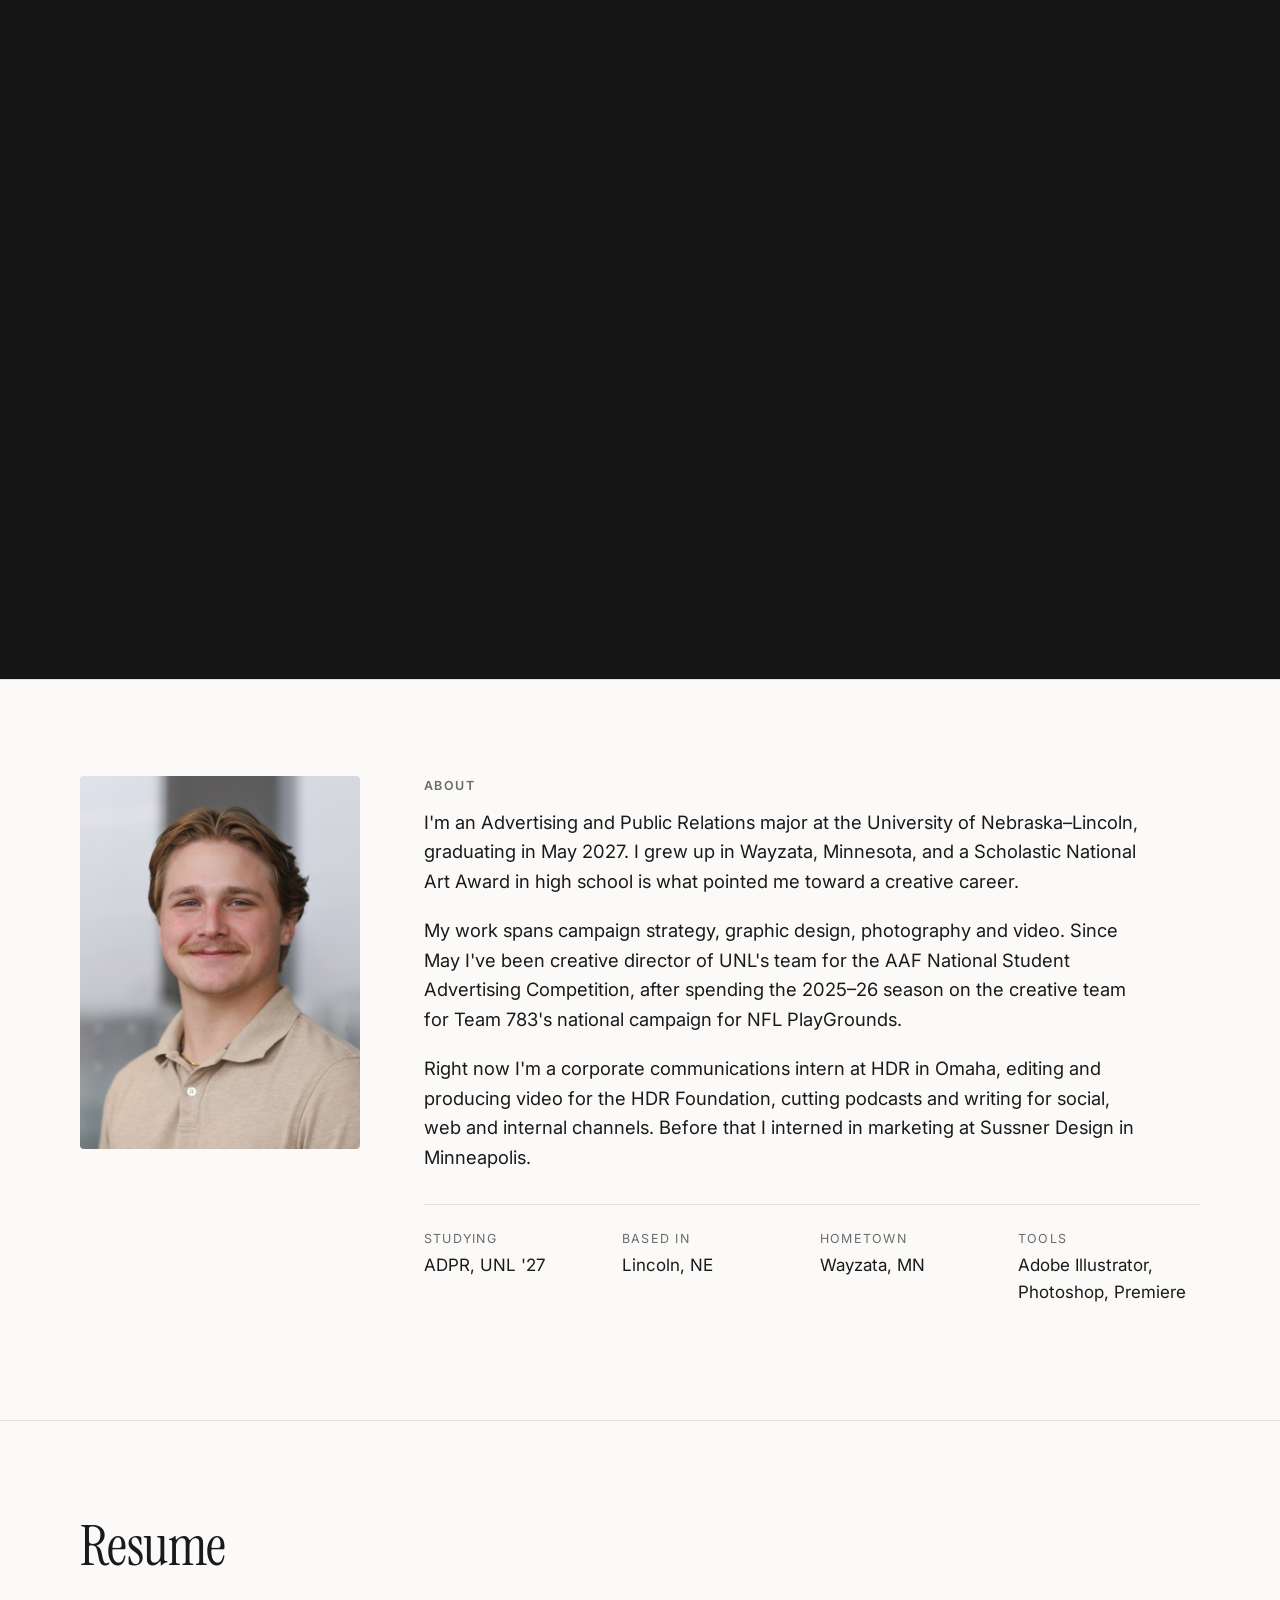
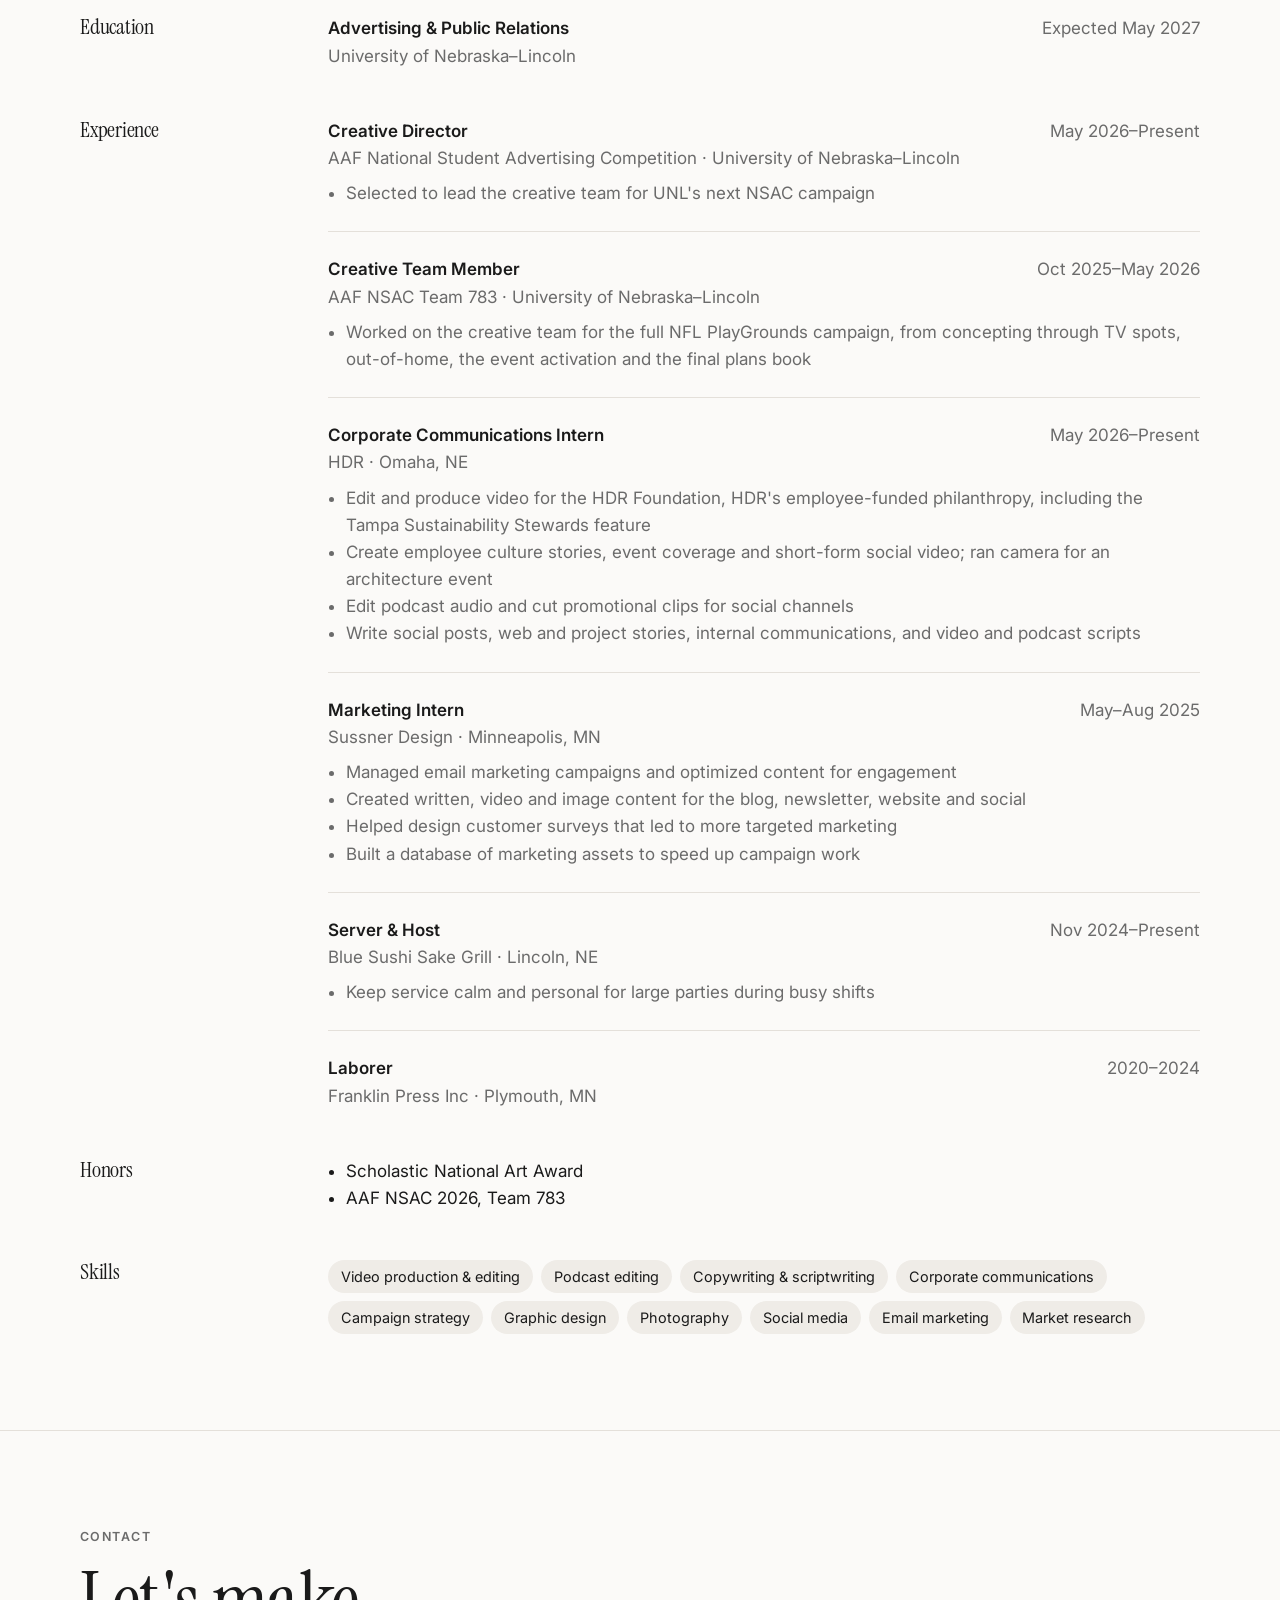
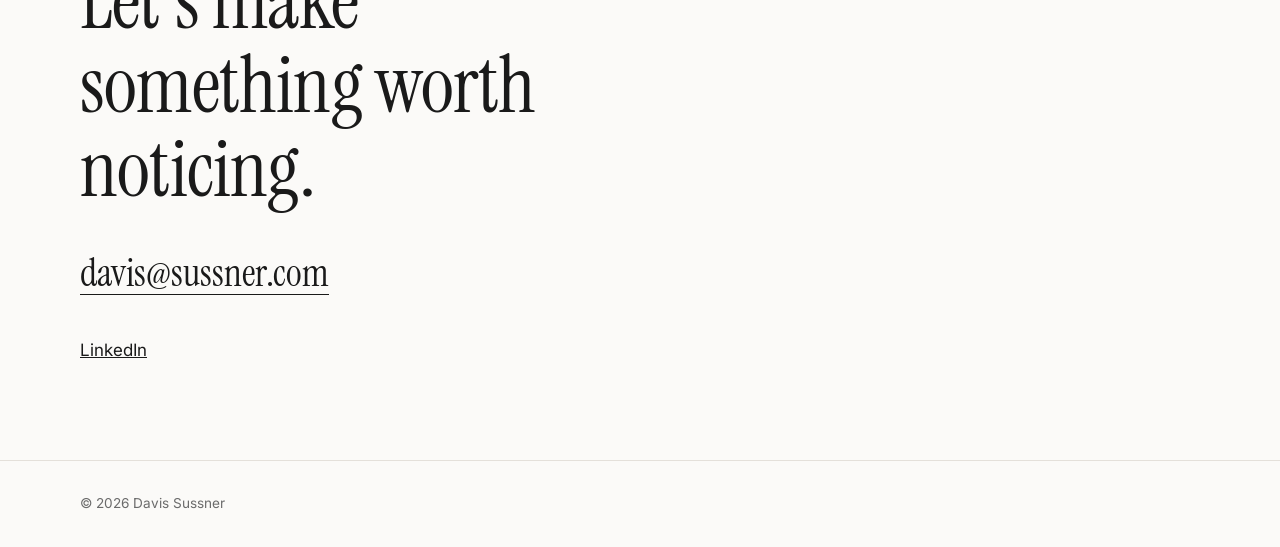
==== commit a1ce30d0: "Redesign home work section: pinned parallax sections that assemble on scroll Co-Authored-By: Claude " ====
--- a/index.html
+++ b/index.html
@@ -41,14 +41,12 @@
       </div>
     </section>
 
-    <section id="work">
-      <div class="wrap">
-        <div class="section-head">
-          <h2>Selected work</h2>
-          <div class="filters" id="filters" role="group" aria-label="Filter projects"></div>
-        </div>
-        <div class="grid" id="work-grid"></div>
+    <section id="work" class="work-showcase">
+      <div class="wrap work-intro">
+        <h2>Selected work</h2>
+        <p class="muted">Scroll through.</p>
       </div>
+      <div id="showcase"></div>
     </section>
 
     <section id="about">
--- a/css/base.css
+++ b/css/base.css
@@ -241,3 +241,71 @@
 /* LinkedIn post embeds */
 .li-embed { border: 1px solid var(--line); border-radius: var(--radius); overflow: hidden; background: #fff; }
 .li-embed iframe { display: block; width: 100%; border: 0; }
+
+/* ---------- Home page scroll showcase ---------- */
+.work-showcase { padding: 0; }
+.work-intro { padding-top: calc(var(--space) * 6); padding-bottom: calc(var(--space) * 3); display: flex; align-items: baseline; justify-content: space-between; gap: var(--space); }
+.work-intro h2 { font-size: clamp(2.2rem, 5vw, 3.5rem); }
+
+.sc { position: relative; height: 210vh; background: var(--sc-bg); color: var(--sc-ink); }
+.sc-stage { position: sticky; top: 0; height: 100vh; overflow: hidden; }
+.sc-inner { position: relative; height: calc(100% - 4rem); margin: 4rem auto 0; max-width: 1320px; }
+
+/* Giant word drifting across the background */
+.sc-word {
+  position: absolute; top: 50%; left: 0; white-space: nowrap; pointer-events: none;
+  font-family: var(--font-display); font-weight: var(--heading-weight); text-transform: uppercase;
+  font-size: 24vw; line-height: 1; letter-spacing: -0.03em; opacity: .07; will-change: transform;
+}
+
+/* Collage slots (positions are % of the stage; flipped sections mirror them) */
+.sc-asset { position: absolute; left: var(--l); top: var(--t); width: var(--w); z-index: var(--z); display: block; text-decoration: none; will-change: transform, opacity; }
+.flip .sc-asset { left: calc(100% - var(--l) - var(--w)); }
+.sc-asset img, .sc-asset .tile {
+  display: block; width: 100%; max-height: var(--mh); object-fit: cover;
+  border-radius: var(--radius); box-shadow: 0 30px 70px rgb(0 0 0 / .35);
+}
+.slot-0 { --l: 42%; --t: 17%; --w: 40%; --z: 2; --mh: 60vh; }
+.slot-1 { --l: 77%; --t: 9%;  --w: 20%; --z: 3; --mh: 34vh; }
+.slot-2 { --l: 73%; --t: 57%; --w: 24%; --z: 4; --mh: 32vh; }
+.slot-3 { --l: 38%; --t: 69%; --w: 19%; --z: 5; --mh: 26vh; }
+.slot-4 { --l: 60%; --t: 5%;  --w: 14%; --z: 1; --mh: 20vh; }
+
+.tile { background: #fff; color: #161616; padding: clamp(.9rem, 1.6vw, 1.4rem); }
+.tile p { margin: 0; font-family: var(--font-display); font-size: clamp(1rem, 1.5vw, 1.35rem); line-height: 1.25; }
+.tile span { display: block; margin-top: .6rem; font-size: .75rem; letter-spacing: .08em; text-transform: uppercase; color: #6b6b6b; }
+
+/* Title block */
+.sc-text {
+  position: absolute; left: 5%; top: 50%; width: 31%; z-index: 6;
+  color: inherit; text-decoration: none;
+  transform: translate3d(0, calc(-50% + var(--sc-shift, 0px)), 0);
+}
+.flip .sc-text { left: auto; right: 5%; }
+.sc-meta { font-size: .78rem; font-weight: 600; letter-spacing: .12em; text-transform: uppercase; opacity: .7; margin: 0 0 1rem; }
+.sc-text h3 { font-size: clamp(2.2rem, 4.4vw, 4rem); line-height: 1; }
+.sc-blurb { margin: 1.1rem 0 1.6rem; opacity: .8; max-width: 34ch; font-size: 1.05rem; }
+.sc-cta { display: inline-flex; gap: .5em; font-weight: 500; border-bottom: 1px solid currentColor; padding-bottom: .2em; }
+.sc-cta span { transition: transform .2s; }
+.sc-text:hover .sc-cta span { transform: translateX(4px); }
+
+/* Phones: title on top, collage below */
+@media (max-width: 760px) {
+  .sc { height: 180vh; }
+  .sc-text { left: 6%; right: 6%; width: auto; top: 9%; transform: translate3d(0, var(--sc-shift, 0px), 0); }
+  .flip .sc-text { right: 6%; left: 6%; }
+  .sc-blurb { margin: .7rem 0 1rem; font-size: .95rem; }
+  .flip .sc-asset { left: var(--l); }
+  .slot-0 { --l: 6%;  --t: 44%; --w: 66%; --mh: 30vh; }
+  .slot-1 { --l: 60%; --t: 38%; --w: 34%; --mh: 18vh; }
+  .slot-2 { --l: 52%; --t: 68%; --w: 42%; --mh: 22vh; }
+  .slot-3 { --l: 4%;  --t: 74%; --w: 40%; --mh: 18vh; }
+  .slot-4 { display: none; }
+  .sc-word { font-size: 38vw; }
+}
+
+/* Reduced motion: no pinning, pieces shown in place */
+@media (prefers-reduced-motion: reduce) {
+  .sc { height: auto; }
+  .sc-stage { position: relative; min-height: 100vh; }
+}
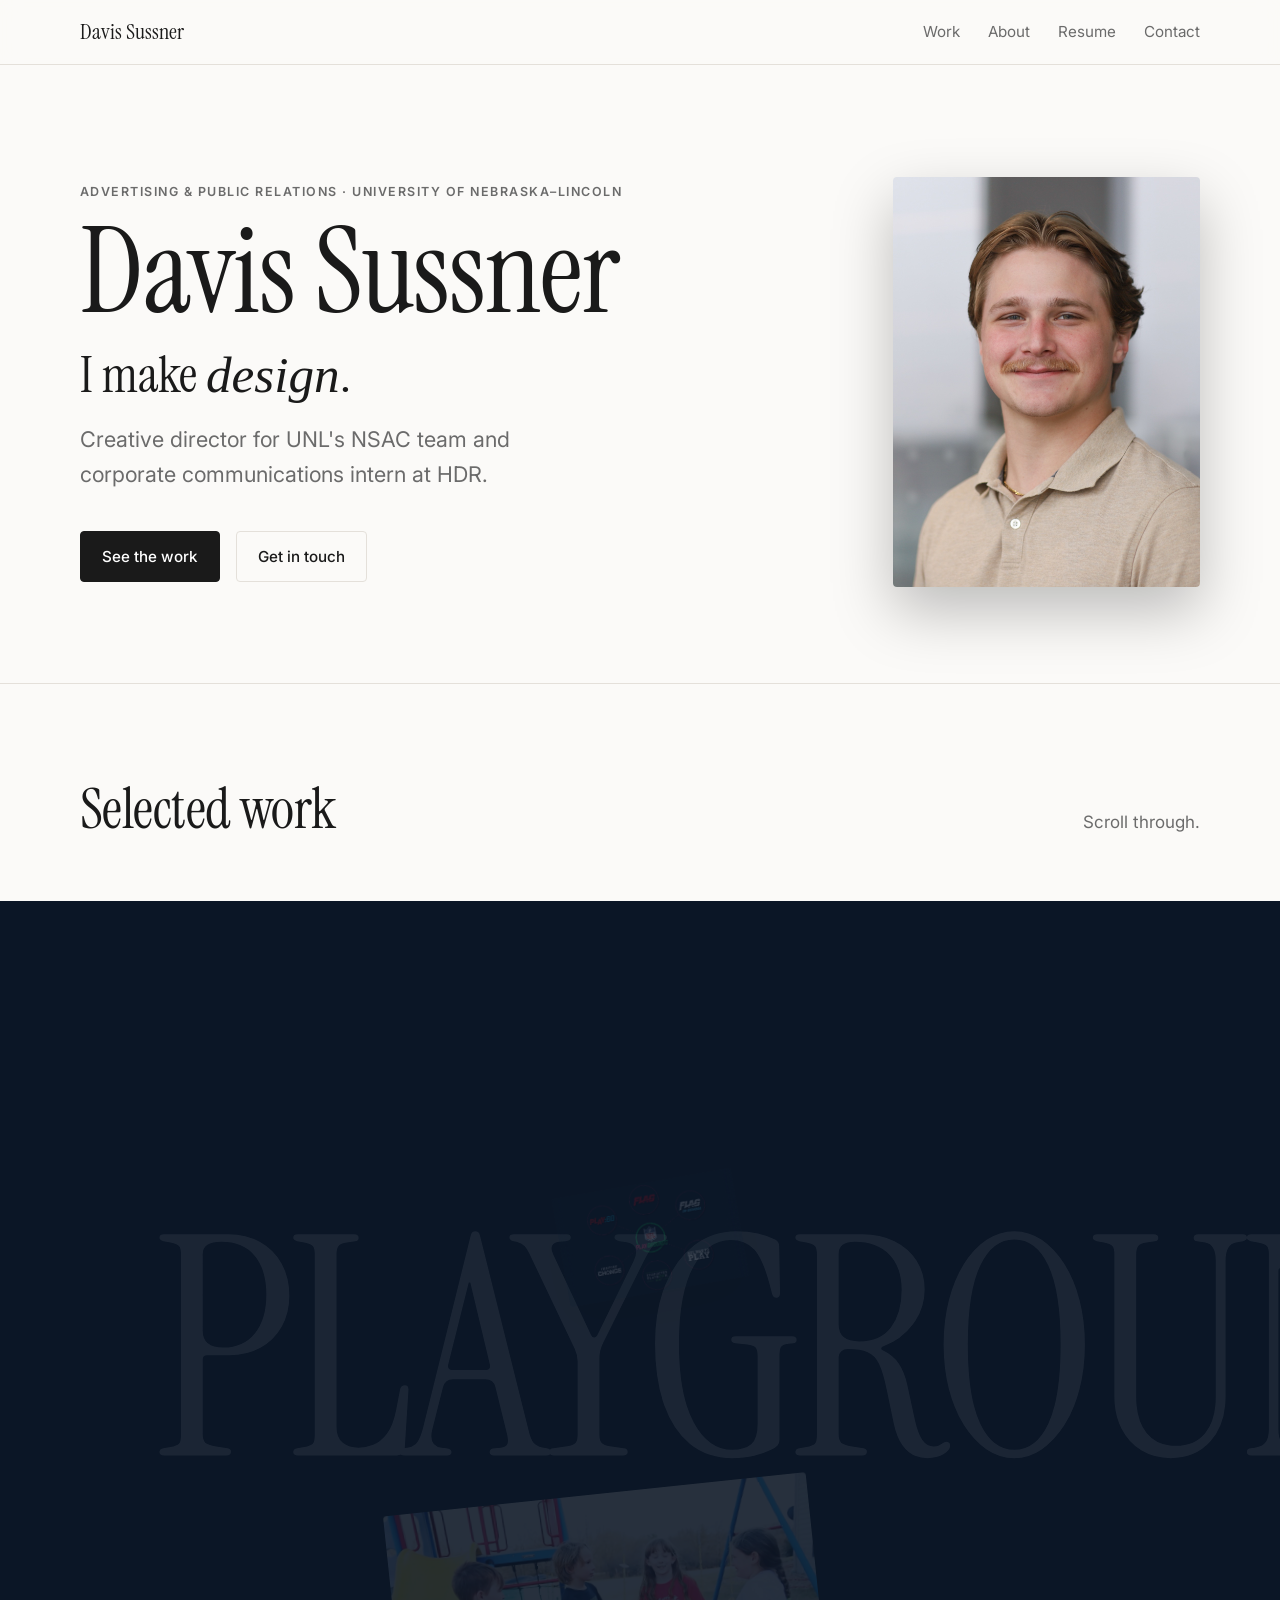
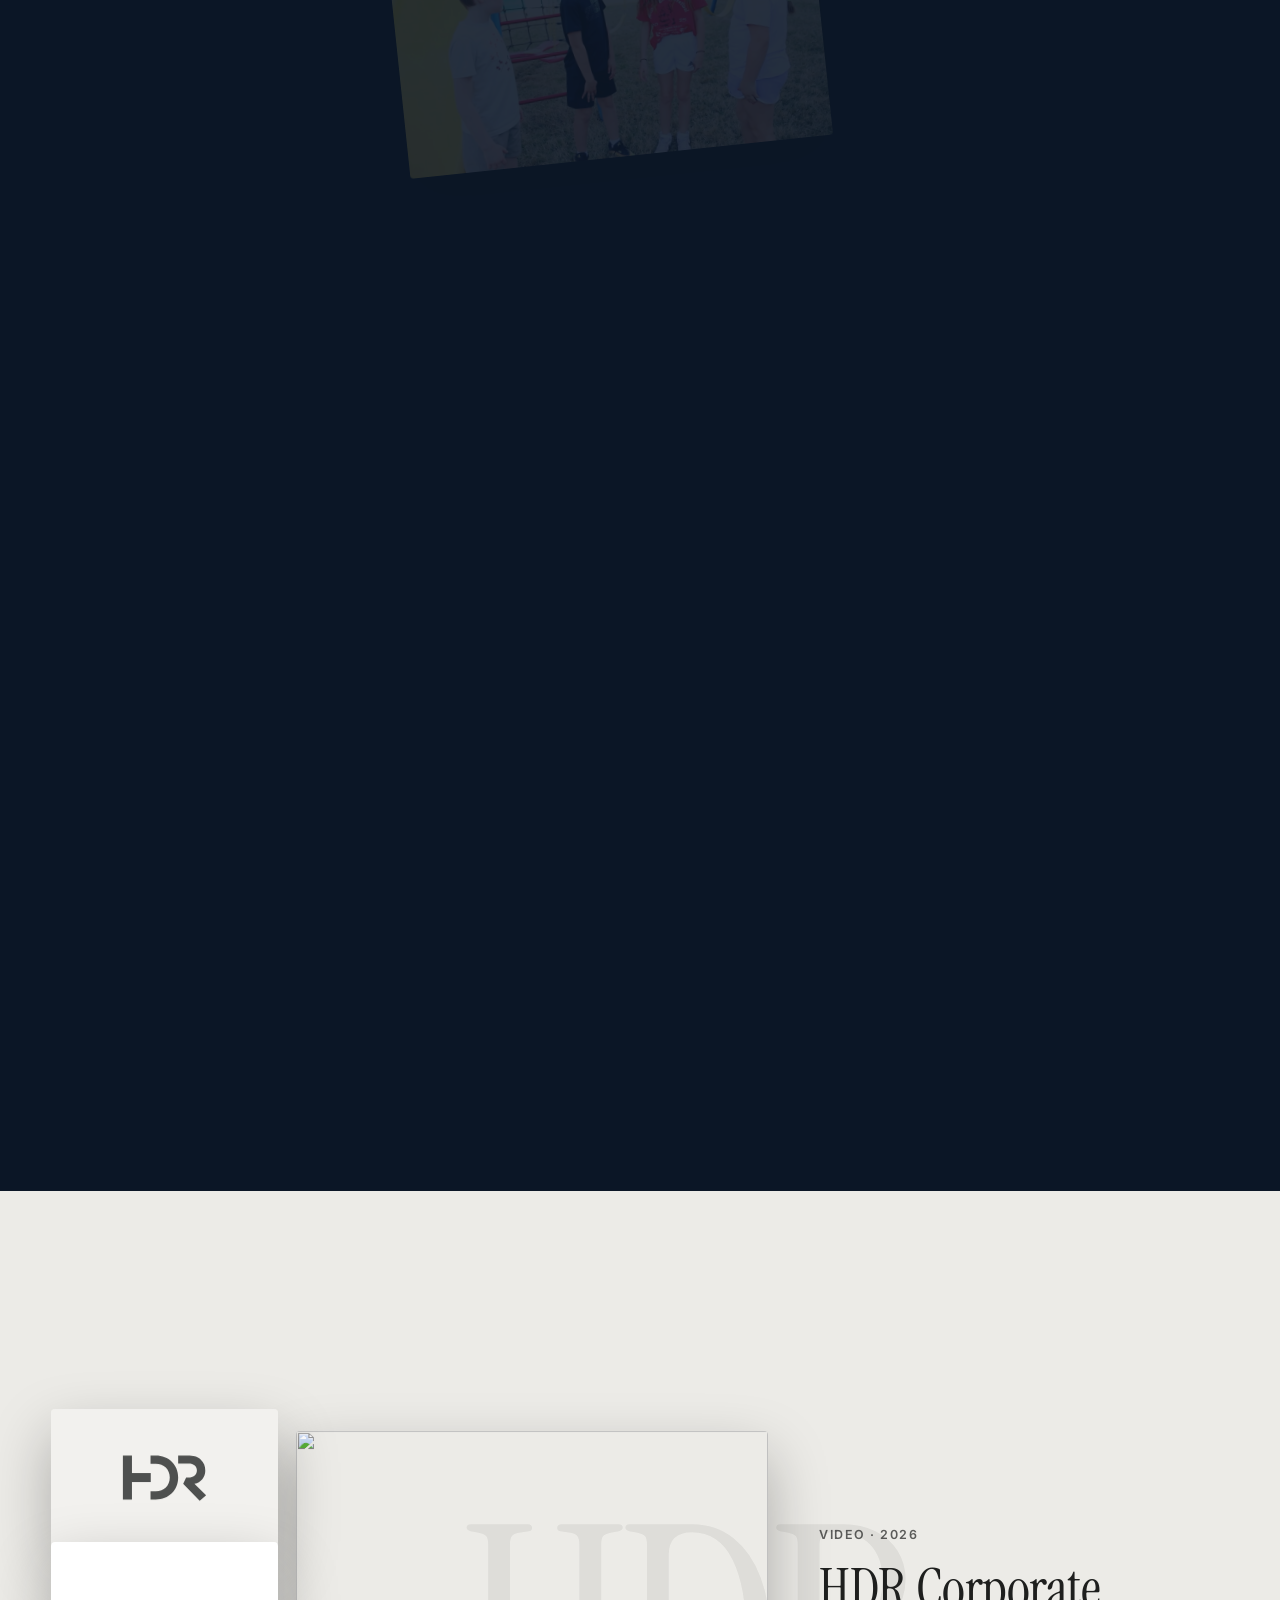
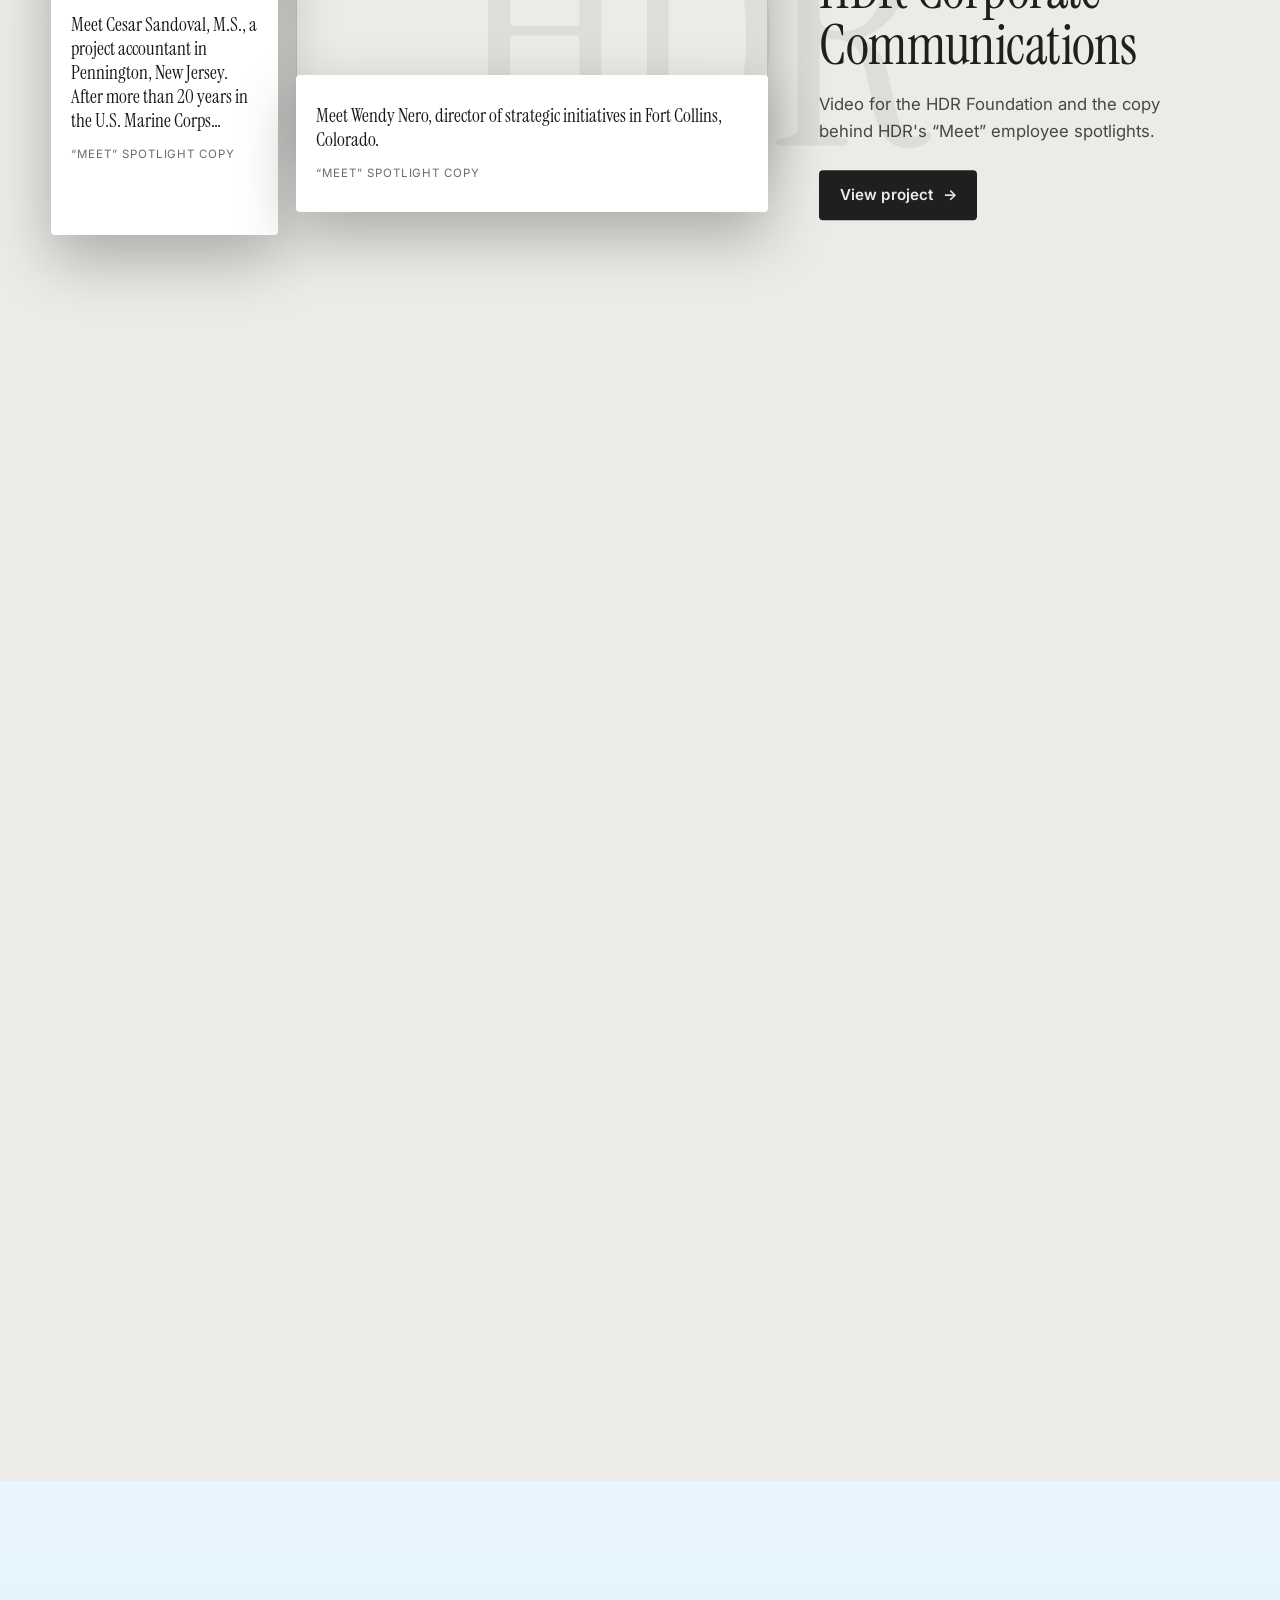
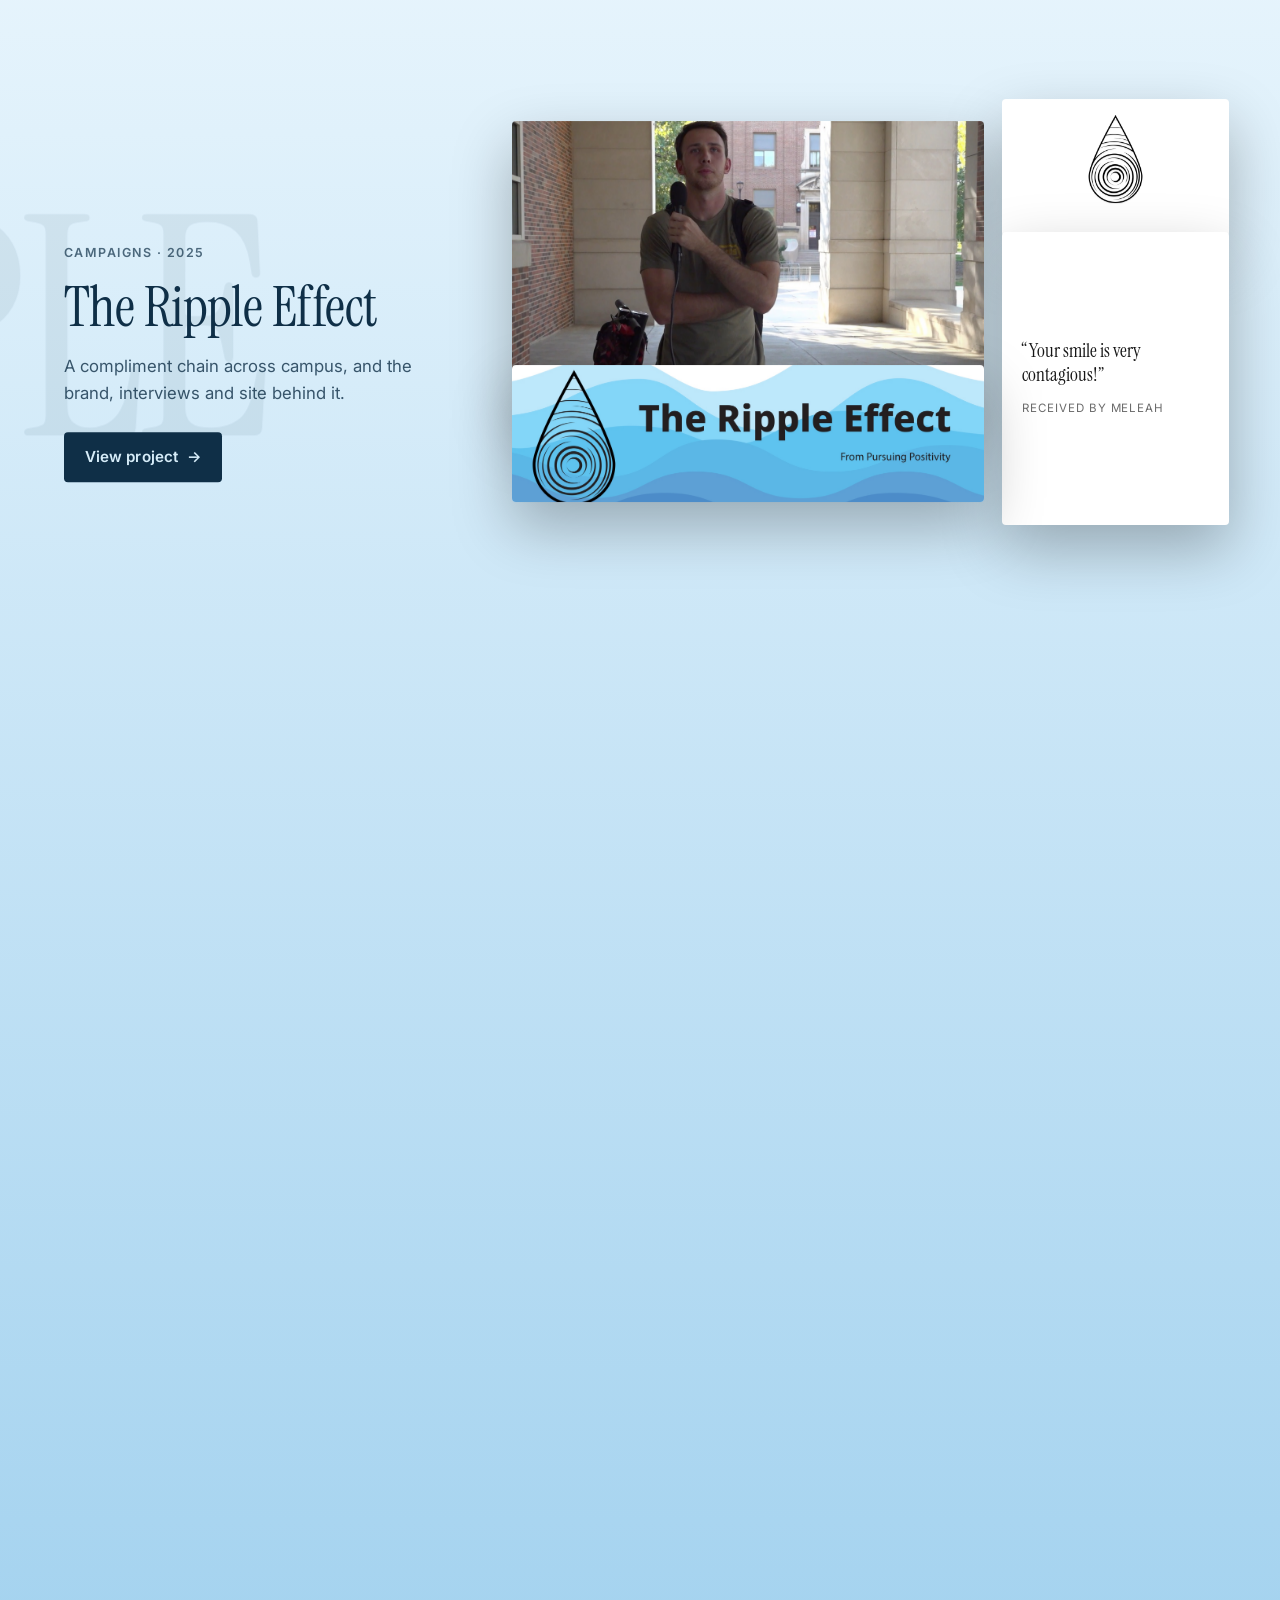
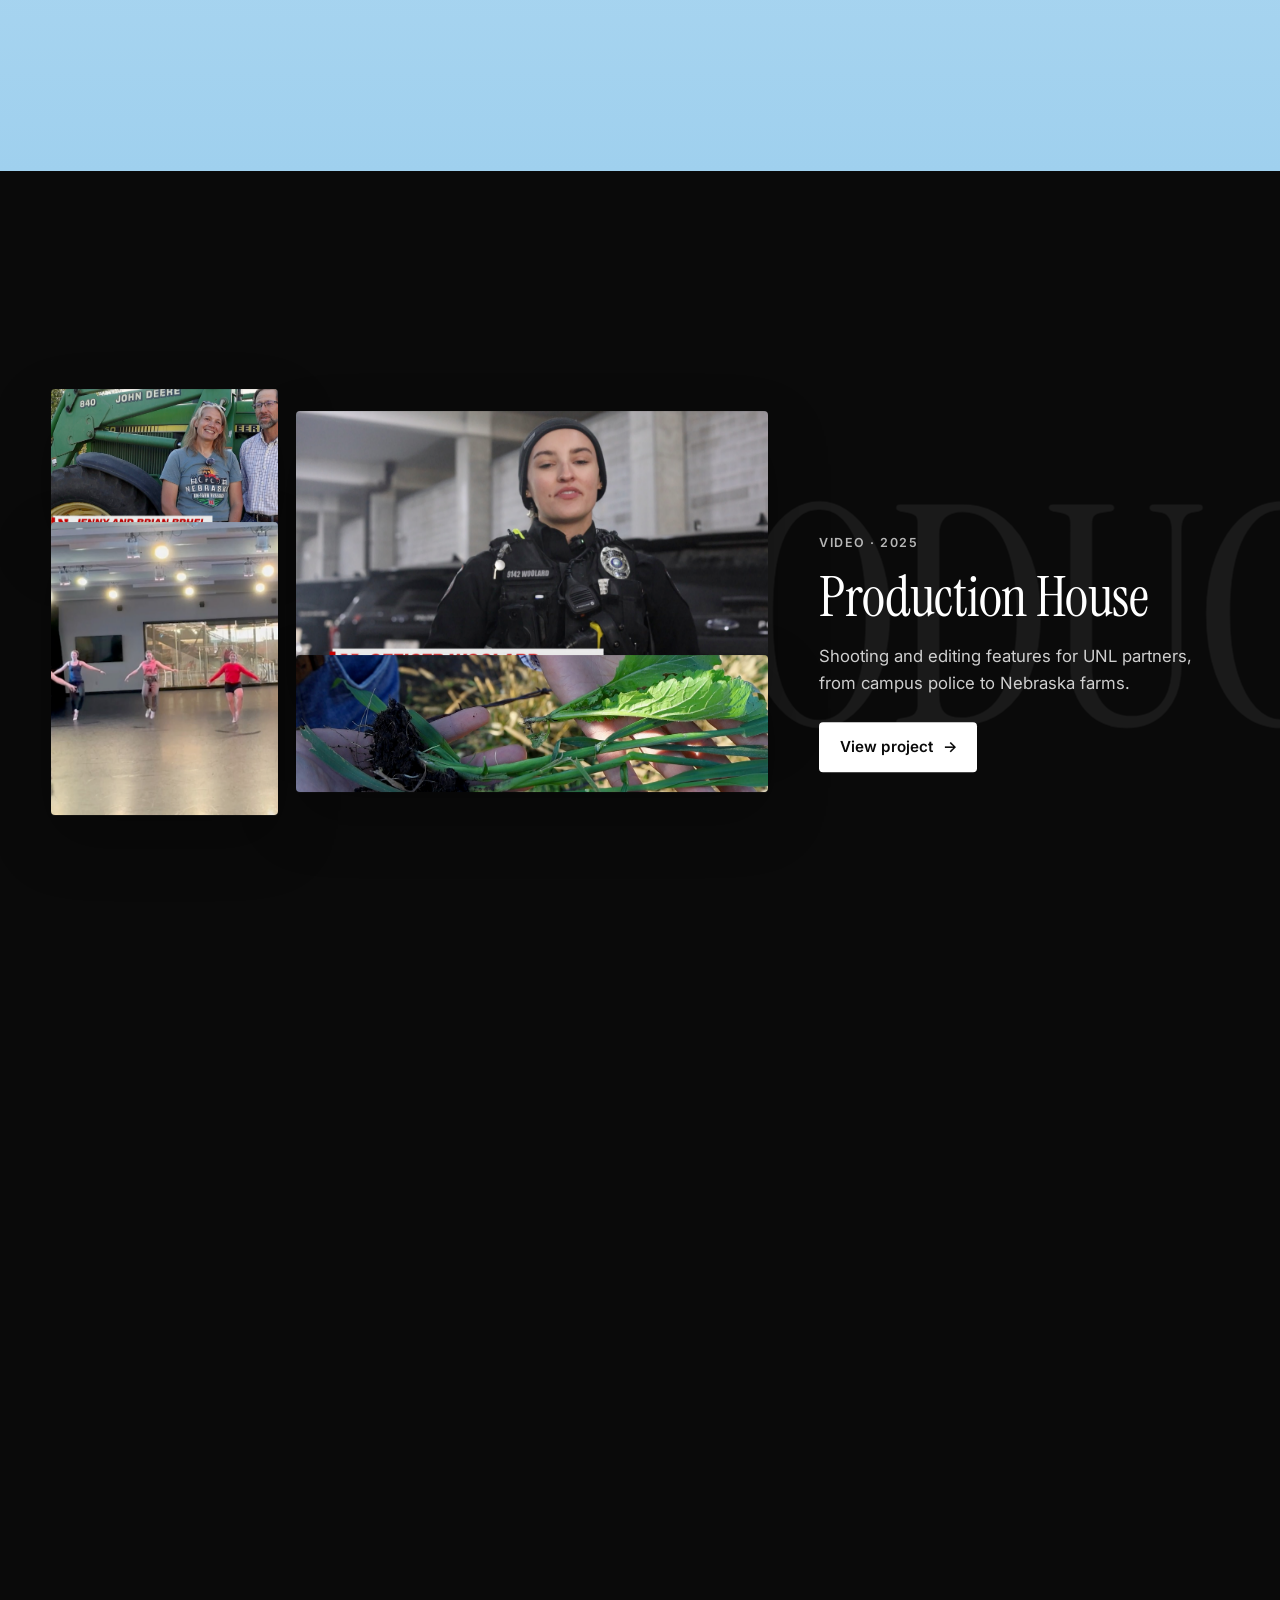
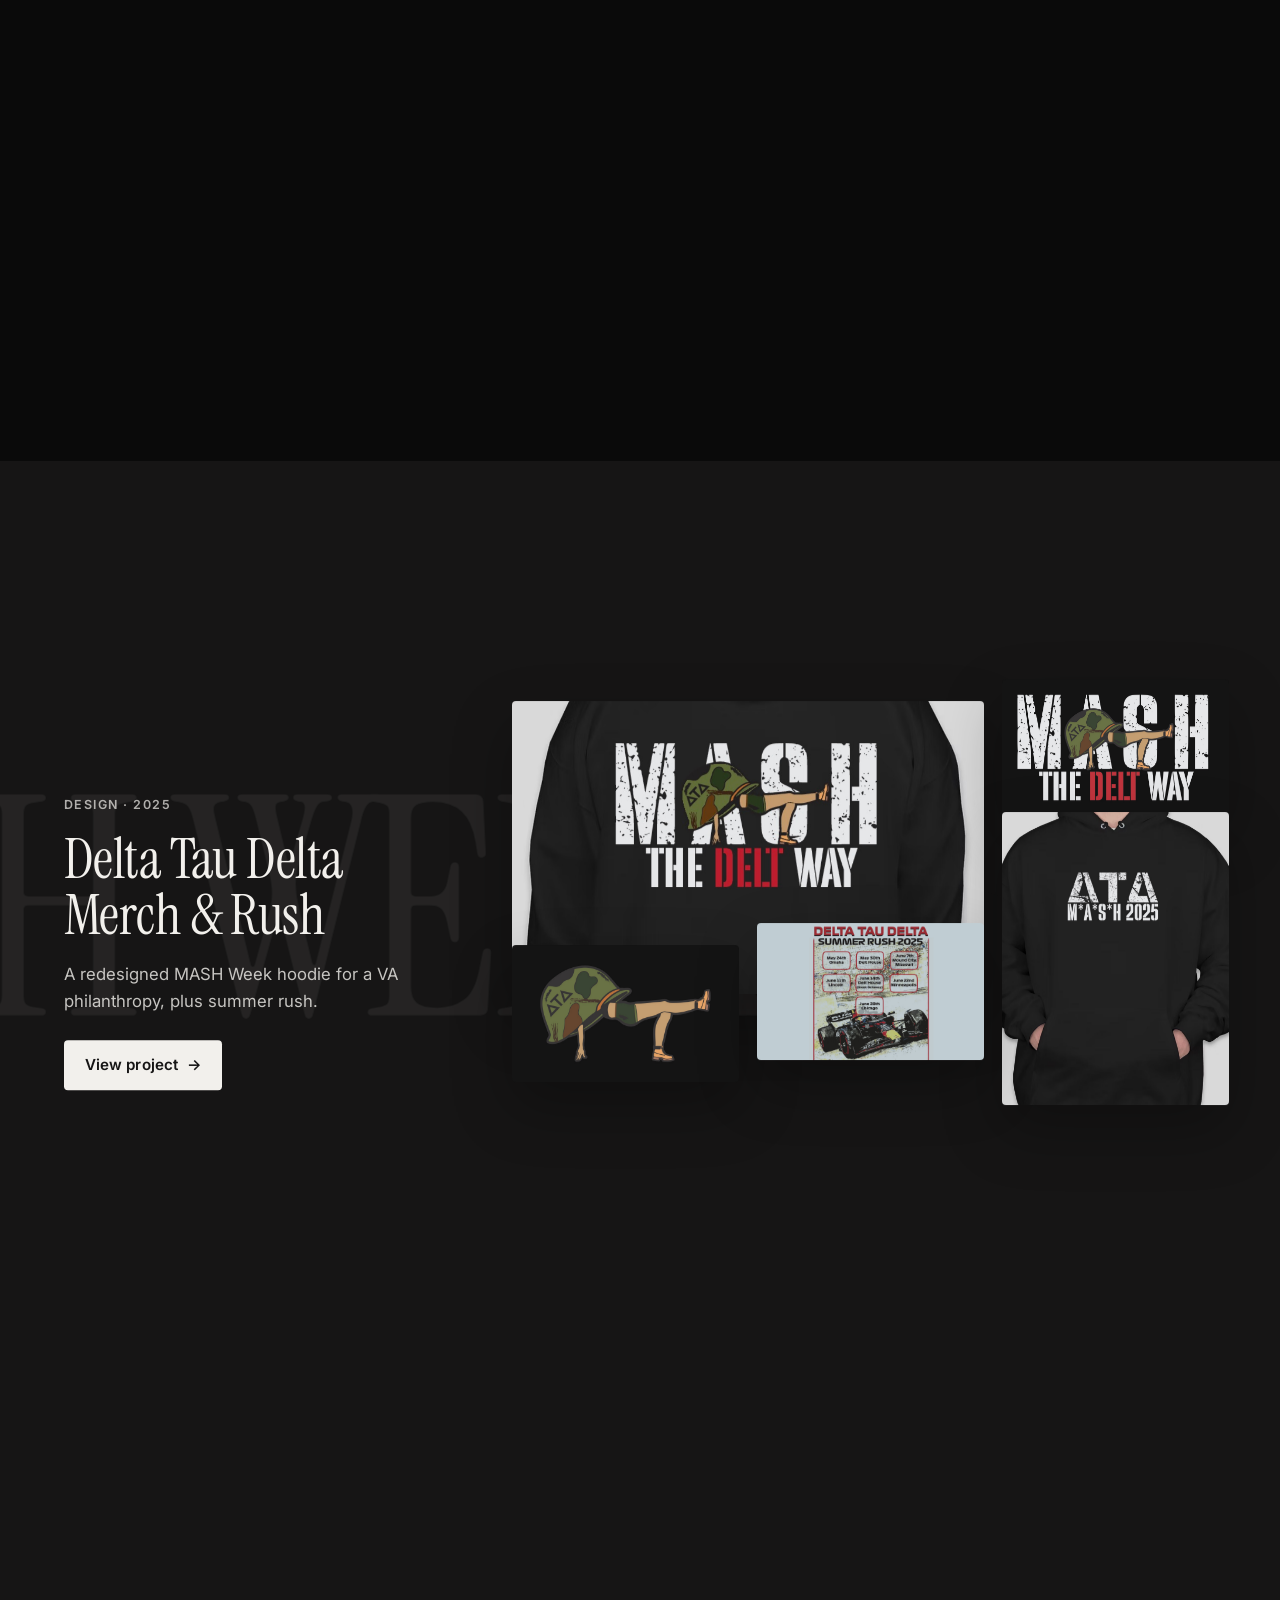
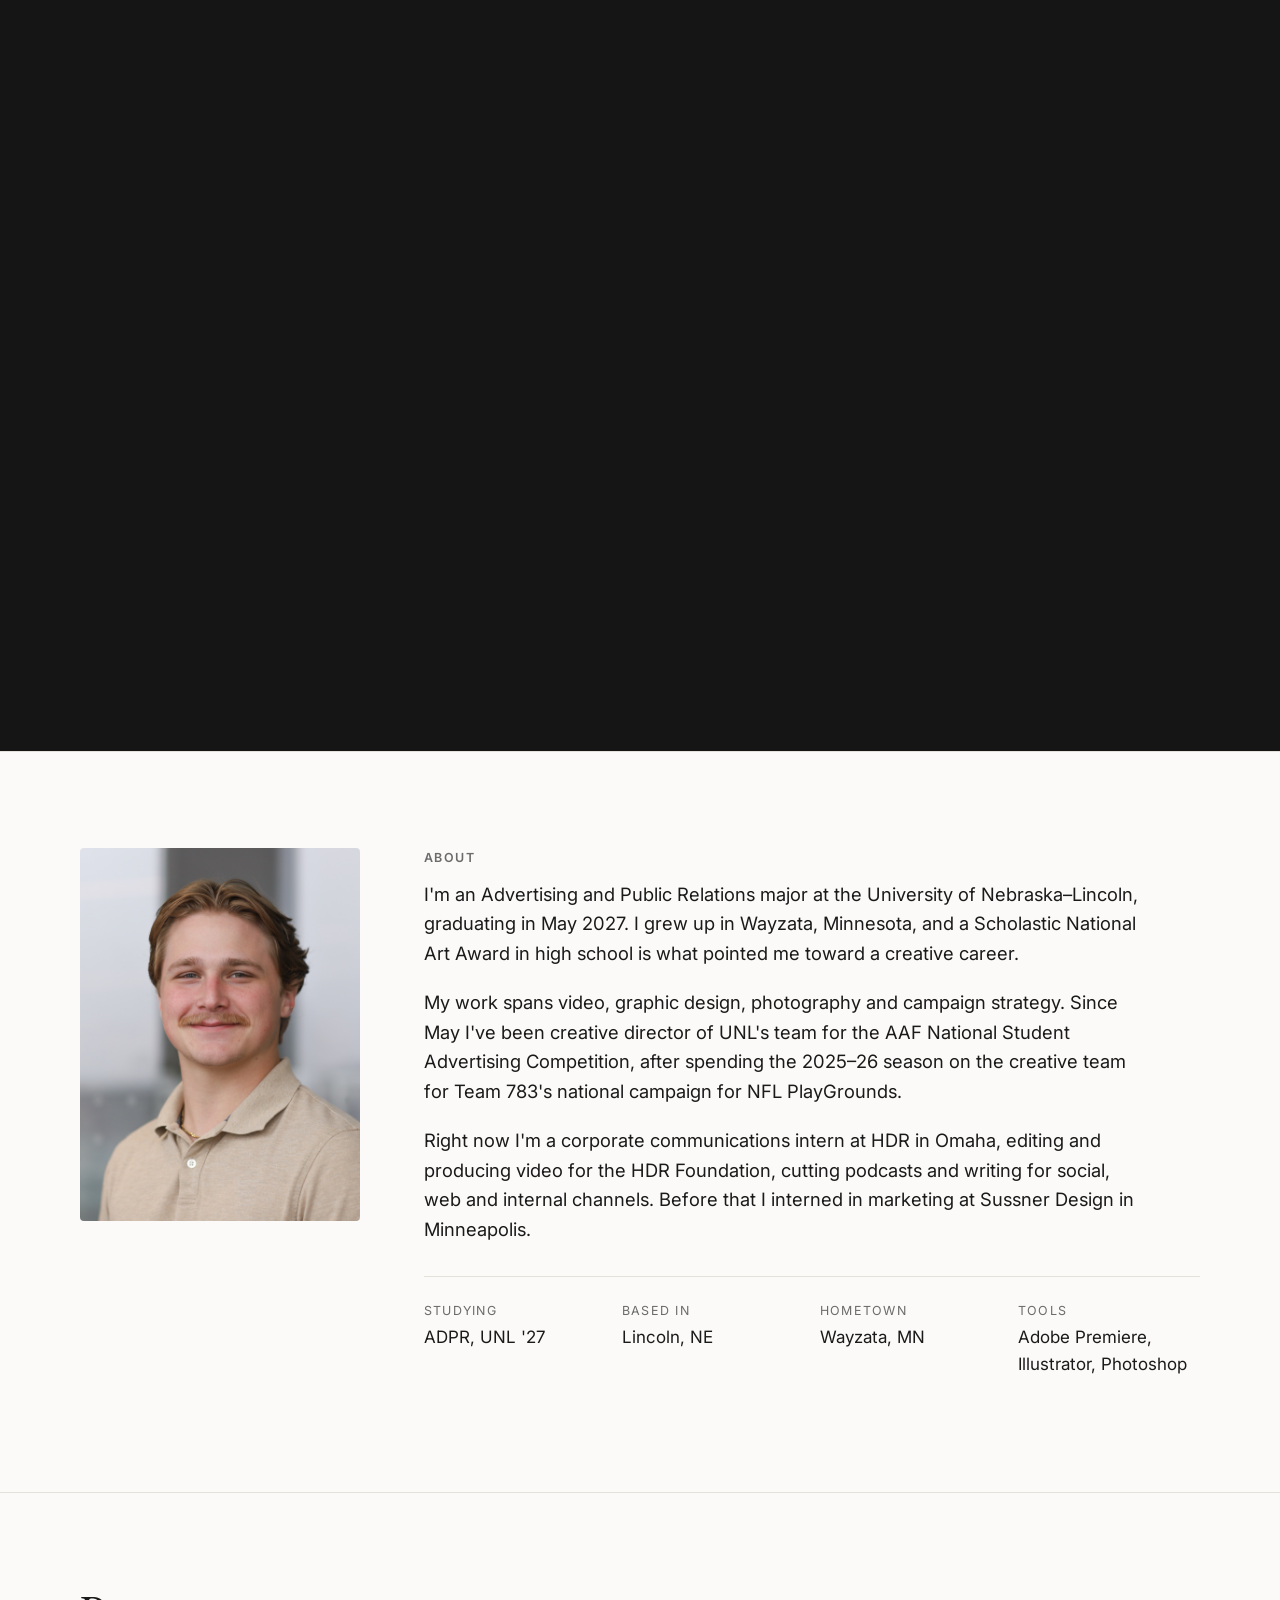
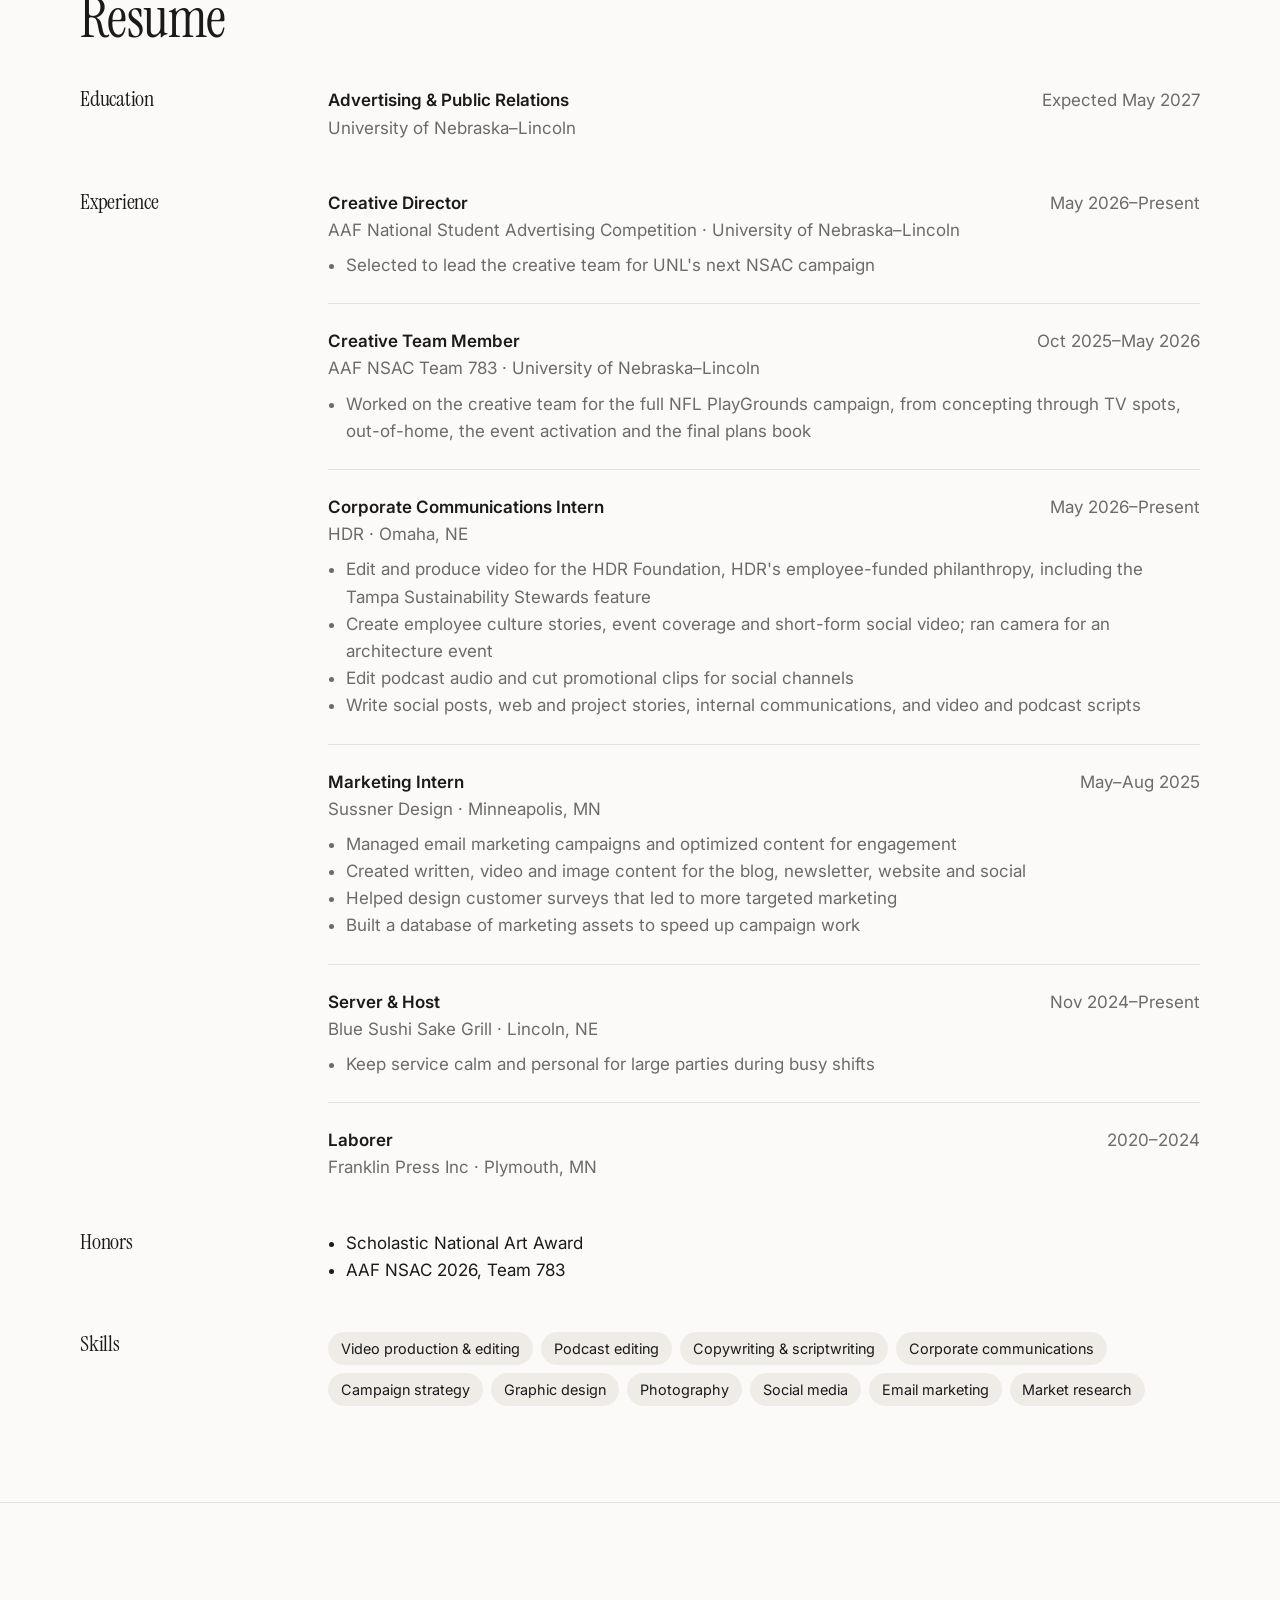
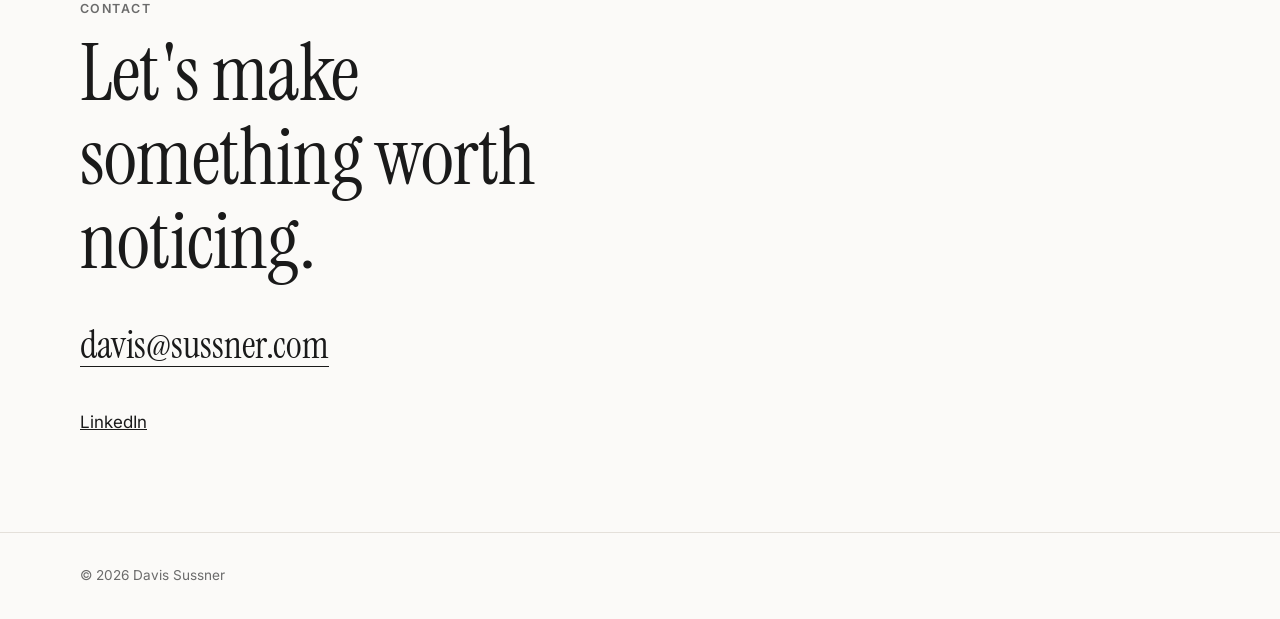
==== commit 03116929: "Hero: rotating 'I make ___', one-line intro and headshot Co-Authored-By: Claude Opus 5.5 <noreply@an" ====
--- a/index.html
+++ b/index.html
@@ -30,14 +30,18 @@
 
   <main id="top">
     <section class="hero">
-      <div class="wrap">
+      <div class="wrap hero-grid">
+        <div class="hero-text">
         <p class="eyebrow" id="hero-school"></p>
         <h1><span data-name>Davis Sussner</span></h1>
-        <p class="lede" id="hero-tagline"></p>
+        <p class="makes" id="hero-makes"></p>
+        <p class="lede" id="hero-intro"></p>
         <div class="actions">
           <a class="btn" href="#work">See the work</a>
           <a class="btn ghost" href="#contact">Get in touch</a>
         </div>
+        </div>
+        <a class="hero-photo" href="#about" aria-label="About Davis"><img id="hero-headshot" src="" alt=""></a>
       </div>
     </section>
 
--- a/css/base.css
+++ b/css/base.css
@@ -258,22 +258,40 @@
   font-size: 24vw; line-height: 1; letter-spacing: -0.03em; opacity: .07; will-change: transform;
 }
 
-/* Collage slots (positions are % of the stage; flipped sections mirror them) */
-.sc-asset { position: absolute; left: var(--l); top: var(--t); width: var(--w); z-index: var(--z); display: block; text-decoration: none; will-change: transform, opacity; }
-.flip .sc-asset { left: calc(100% - var(--l) - var(--w)); }
+/* Collage: a 6×6 grid beside the title. Pieces fill their cells (cropped to fit),
+   so edges line up and gutters stay even. Flipped sections mirror the grid. */
+.sc-grid {
+  /* Fixed 1.6:1 shape, scaled to fit the stage, so every slot keeps the same
+     proportions on any desktop screen and the crops stay predictable. */
+  position: absolute; top: 50%; right: 4%; translate: 0 -50%;
+  width: min(56%, calc((100vh - 4rem) * 0.84 * 1.6)); aspect-ratio: 1.6;
+  display: grid; grid-template-columns: repeat(6, 1fr); grid-template-rows: repeat(6, 1fr);
+  gap: clamp(.75rem, 1.4vw, 1.25rem);
+}
+.flip .sc-grid { right: auto; left: 4%; direction: rtl; }
+.sc-asset { position: relative; display: block; min-width: 0; min-height: 0; direction: ltr; text-decoration: none; will-change: transform, opacity; }
+.sc-asset img { display: block; }
+.sc-asset img { object-position: var(--pos, 50% 50%); }
 .sc-asset img, .sc-asset .tile {
-  display: block; width: 100%; max-height: var(--mh); object-fit: cover;
-  border-radius: var(--radius); box-shadow: 0 30px 70px rgb(0 0 0 / .35);
-}
-.slot-0 { --l: 42%; --t: 17%; --w: 40%; --z: 2; --mh: 60vh; }
-.slot-1 { --l: 77%; --t: 9%;  --w: 20%; --z: 3; --mh: 34vh; }
-.slot-2 { --l: 73%; --t: 57%; --w: 24%; --z: 4; --mh: 32vh; }
-.slot-3 { --l: 38%; --t: 69%; --w: 19%; --z: 5; --mh: 26vh; }
-.slot-4 { --l: 60%; --t: 5%;  --w: 14%; --z: 1; --mh: 20vh; }
-
-.tile { background: #fff; color: #161616; padding: clamp(.9rem, 1.6vw, 1.4rem); }
-.tile p { margin: 0; font-family: var(--font-display); font-size: clamp(1rem, 1.5vw, 1.35rem); line-height: 1.25; }
-.tile span { display: block; margin-top: .6rem; font-size: .75rem; letter-spacing: .08em; text-transform: uppercase; color: #6b6b6b; }
+  width: 100%; height: 100%; object-fit: cover;
+  border-radius: var(--radius); box-shadow: 0 24px 60px rgb(0 0 0 / .28);
+}
+.sc-asset img.fit { object-fit: contain; background: var(--fit-bg, #fff); }
+/* hero, a support beside it, a tall piece, two along the bottom */
+.slot-0 { grid-column: 1 / 5; grid-row: 1 / 5; z-index: 2; }
+.slot-1 { grid-column: 5 / 7; grid-row: 1 / 3; z-index: 3; }
+.slot-2 { grid-column: 5 / 7; grid-row: 3 / 7; z-index: 3; }
+.slot-3 { grid-column: 1 / 3; grid-row: 5 / 7; z-index: 4; }
+.slot-4 { grid-column: 3 / 5; grid-row: 5 / 7; z-index: 4; }
+.n-4 .slot-3 { grid-column: 1 / 5; }  /* four pieces: one wide piece along the bottom */
+/* three pieces: a wide hero on top, two below (best for video stills) */
+.n-3 .slot-0 { grid-column: 1 / 7; grid-row: 1 / 5; }
+.n-3 .slot-1 { grid-column: 1 / 4; grid-row: 5 / 7; }
+.n-3 .slot-2 { grid-column: 4 / 7; grid-row: 5 / 7; }
+
+.tile { background: #fff; color: #161616; padding: clamp(.9rem, 1.6vw, 1.5rem); display: flex; flex-direction: column; justify-content: safe center; overflow: hidden; }
+.tile p { margin: 0; font-family: var(--font-display); font-size: clamp(1rem, 1.5vw, 1.4rem); line-height: 1.25; }
+.tile span { display: block; margin-top: .75rem; font-size: .72rem; letter-spacing: .08em; text-transform: uppercase; color: #6b6b6b; }
 
 /* Title block */
 .sc-text {
@@ -285,22 +303,38 @@
 .sc-meta { font-size: .78rem; font-weight: 600; letter-spacing: .12em; text-transform: uppercase; opacity: .7; margin: 0 0 1rem; }
 .sc-text h3 { font-size: clamp(2.2rem, 4.4vw, 4rem); line-height: 1; }
 .sc-blurb { margin: 1.1rem 0 1.6rem; opacity: .8; max-width: 34ch; font-size: 1.05rem; }
-.sc-cta { display: inline-flex; gap: .5em; font-weight: 500; border-bottom: 1px solid currentColor; padding-bottom: .2em; }
+/* Solid button in the section's colors, reversed: ink box, background-colored text */
+.sc-cta {
+  display: inline-flex; align-items: center; gap: .6em;
+  padding: .85em 1.35em; border-radius: var(--radius);
+  background: var(--sc-ink); color: var(--sc-bg-solid);
+  font-weight: 600; font-size: .95rem; letter-spacing: .01em;
+  transition: transform .2s, box-shadow .2s;
+}
 .sc-cta span { transition: transform .2s; }
+.sc-text:hover .sc-cta { transform: translateY(-2px); box-shadow: 0 10px 24px rgb(0 0 0 / .25); }
 .sc-text:hover .sc-cta span { transform: translateX(4px); }
+.sc-text:focus-visible { outline: none; }
+.sc-text:focus-visible .sc-cta { outline: 3px solid var(--sc-ink); outline-offset: 3px; }
 
 /* Phones: title on top, collage below */
-@media (max-width: 760px) {
+@media (max-width: 760px), (max-width: 1100px) and (orientation: portrait) {
   .sc { height: 180vh; }
   .sc-text { left: 6%; right: 6%; width: auto; top: 9%; transform: translate3d(0, var(--sc-shift, 0px), 0); }
   .flip .sc-text { right: 6%; left: 6%; }
   .sc-blurb { margin: .7rem 0 1rem; font-size: .95rem; }
-  .flip .sc-asset { left: var(--l); }
-  .slot-0 { --l: 6%;  --t: 44%; --w: 66%; --mh: 30vh; }
-  .slot-1 { --l: 60%; --t: 38%; --w: 34%; --mh: 18vh; }
-  .slot-2 { --l: 52%; --t: 68%; --w: 42%; --mh: 22vh; }
-  .slot-3 { --l: 4%;  --t: 74%; --w: 40%; --mh: 18vh; }
-  .slot-4 { display: none; }
+  /* stacked: a 16:9 piece on top, two squares below; fixed shape, centered under the title */
+  .sc-grid, .flip .sc-grid { top: auto; bottom: 5%; left: 50%; right: auto; translate: -50% 0; direction: ltr;
+    width: min(88%, calc(48vh / 1.07)); aspect-ratio: 1 / 1.07;
+    grid-template-columns: 1fr 1fr; grid-template-rows: 9fr 8fr; }
+  .sc-grid .slot-0, .sc-grid.n-3 .slot-0, .sc-grid.n-4 .slot-0 { grid-column: 1 / 3; grid-row: 1; }
+  .sc-grid .slot-1, .sc-grid.n-3 .slot-1, .sc-grid.n-4 .slot-1 { grid-column: 1; grid-row: 2; }
+  .sc-grid .slot-2, .sc-grid.n-3 .slot-2, .sc-grid.n-4 .slot-2 { grid-column: 2; grid-row: 2; }
+  .sc-grid .slot-3, .sc-grid .slot-4 { display: none; }
+  .sc-asset img { object-position: var(--pos-m, var(--pos, 50% 50%)); }
+  .tile { padding: .8rem; justify-content: safe center; }
+  .tile p { font-size: .88rem; }
+  .tile span { font-size: .62rem; margin-top: .4rem; }
   .sc-word { font-size: 38vw; }
 }
 
@@ -309,3 +343,24 @@
   .sc { height: auto; }
   .sc-stage { position: relative; min-height: 100vh; }
 }
+
+/* ---------- Hero: name, "I make ___", intro, headshot ---------- */
+.hero-grid { display: grid; grid-template-columns: minmax(0, 1fr) auto; gap: calc(var(--space) * 4); align-items: center; }
+.makes {
+  font-family: var(--font-display); font-weight: var(--heading-weight);
+  font-size: clamp(1.8rem, 4.2vw, 3.2rem); line-height: 1.1; margin: calc(var(--space) * 1.2) 0 0;
+}
+.makes-word { position: relative; display: inline-grid; vertical-align: bottom; overflow: hidden; font-style: italic; }
+.makes-word > span { grid-area: 1 / 1; white-space: nowrap; }
+.makes-word .in { animation: makes-in .5s cubic-bezier(.2, .7, .2, 1) both; }
+.makes-word .out { animation: makes-out .5s cubic-bezier(.2, .7, .2, 1) both; }
+@keyframes makes-in { from { transform: translateY(100%); opacity: 0; } to { transform: none; opacity: 1; } }
+@keyframes makes-out { from { transform: none; opacity: 1; } to { transform: translateY(-100%); opacity: 0; } }
+.hero .lede { margin-top: calc(var(--space) * 1.2); }
+.hero-photo { display: block; width: clamp(200px, 24vw, 320px); }
+.hero-photo img { width: 100%; aspect-ratio: 3 / 4; object-fit: cover; border-radius: var(--radius); box-shadow: 0 24px 60px rgb(0 0 0 / .25); }
+@media (max-width: 760px) {
+  .hero-grid { grid-template-columns: 1fr; gap: calc(var(--space) * 2); }
+  .hero-photo { order: -1; width: 132px; }
+  .hero-photo img { aspect-ratio: 1; border-radius: 50%; object-position: center 25%; }
+}
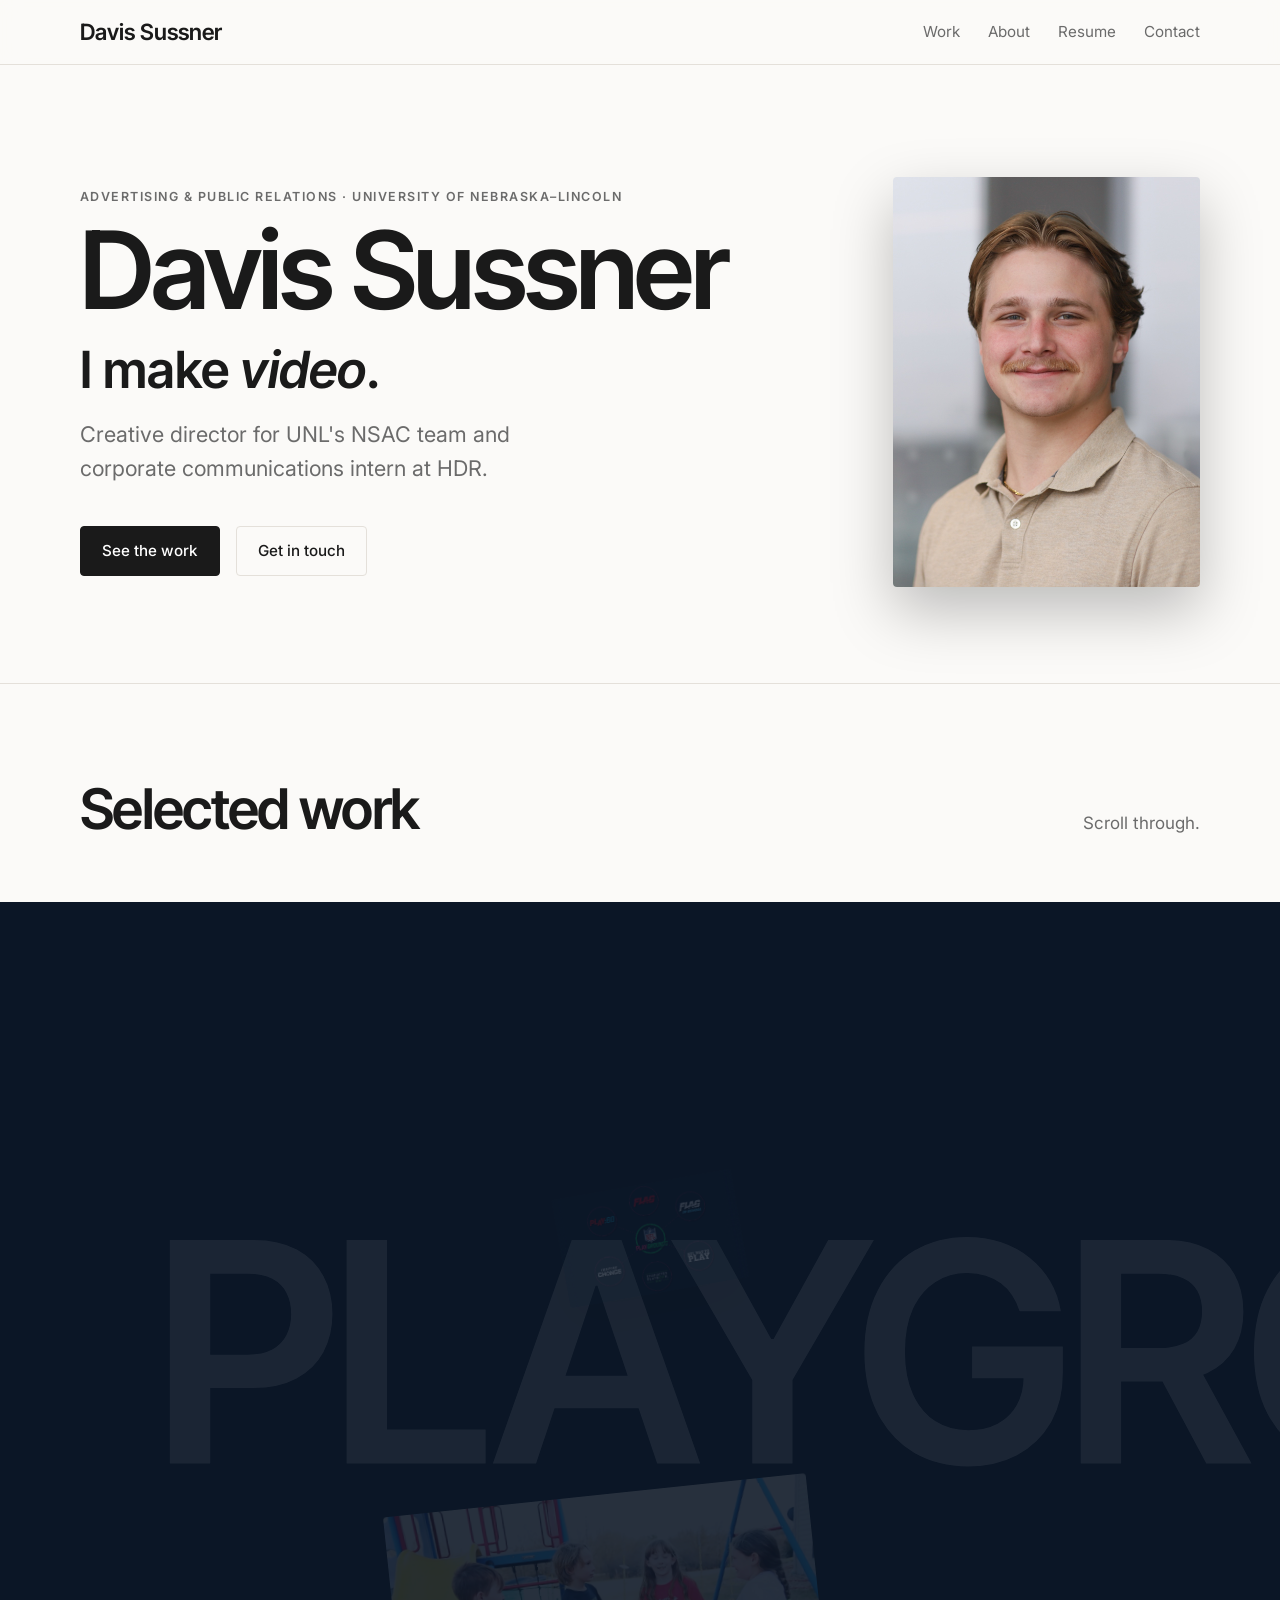
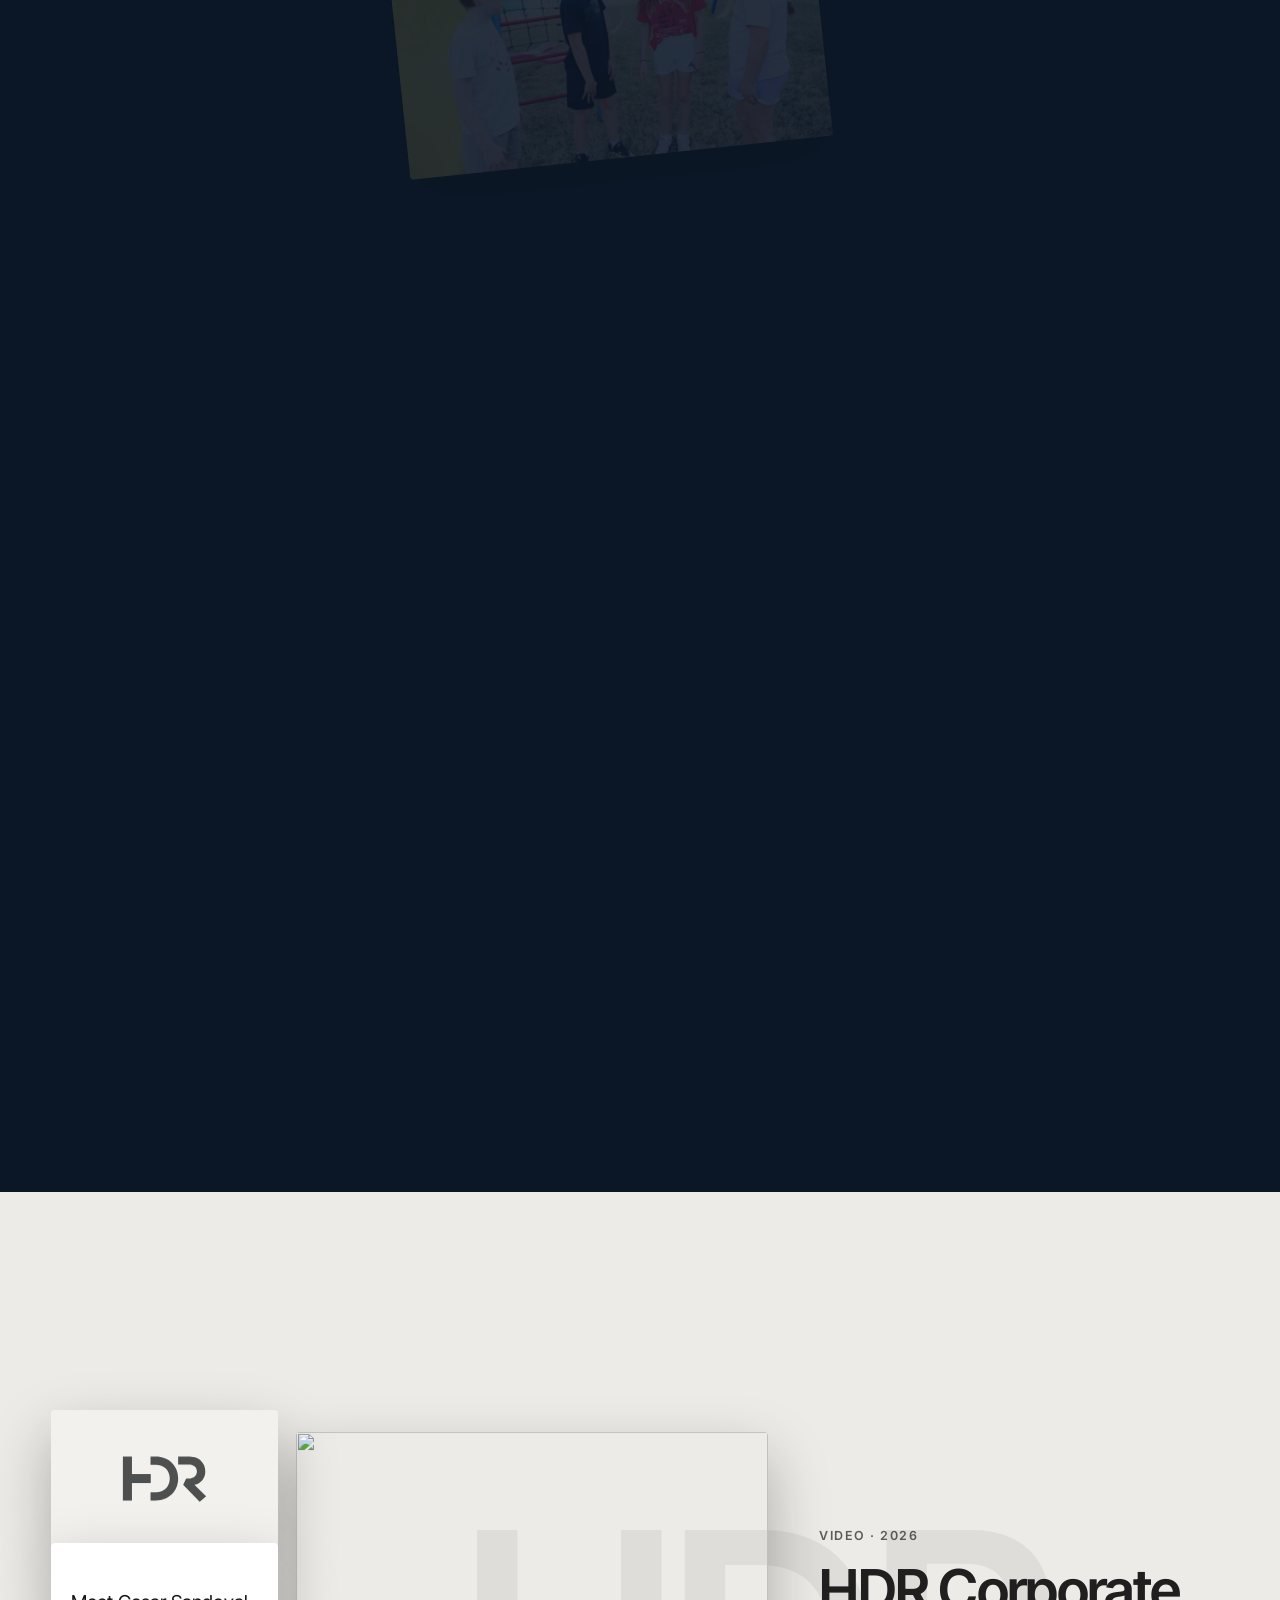
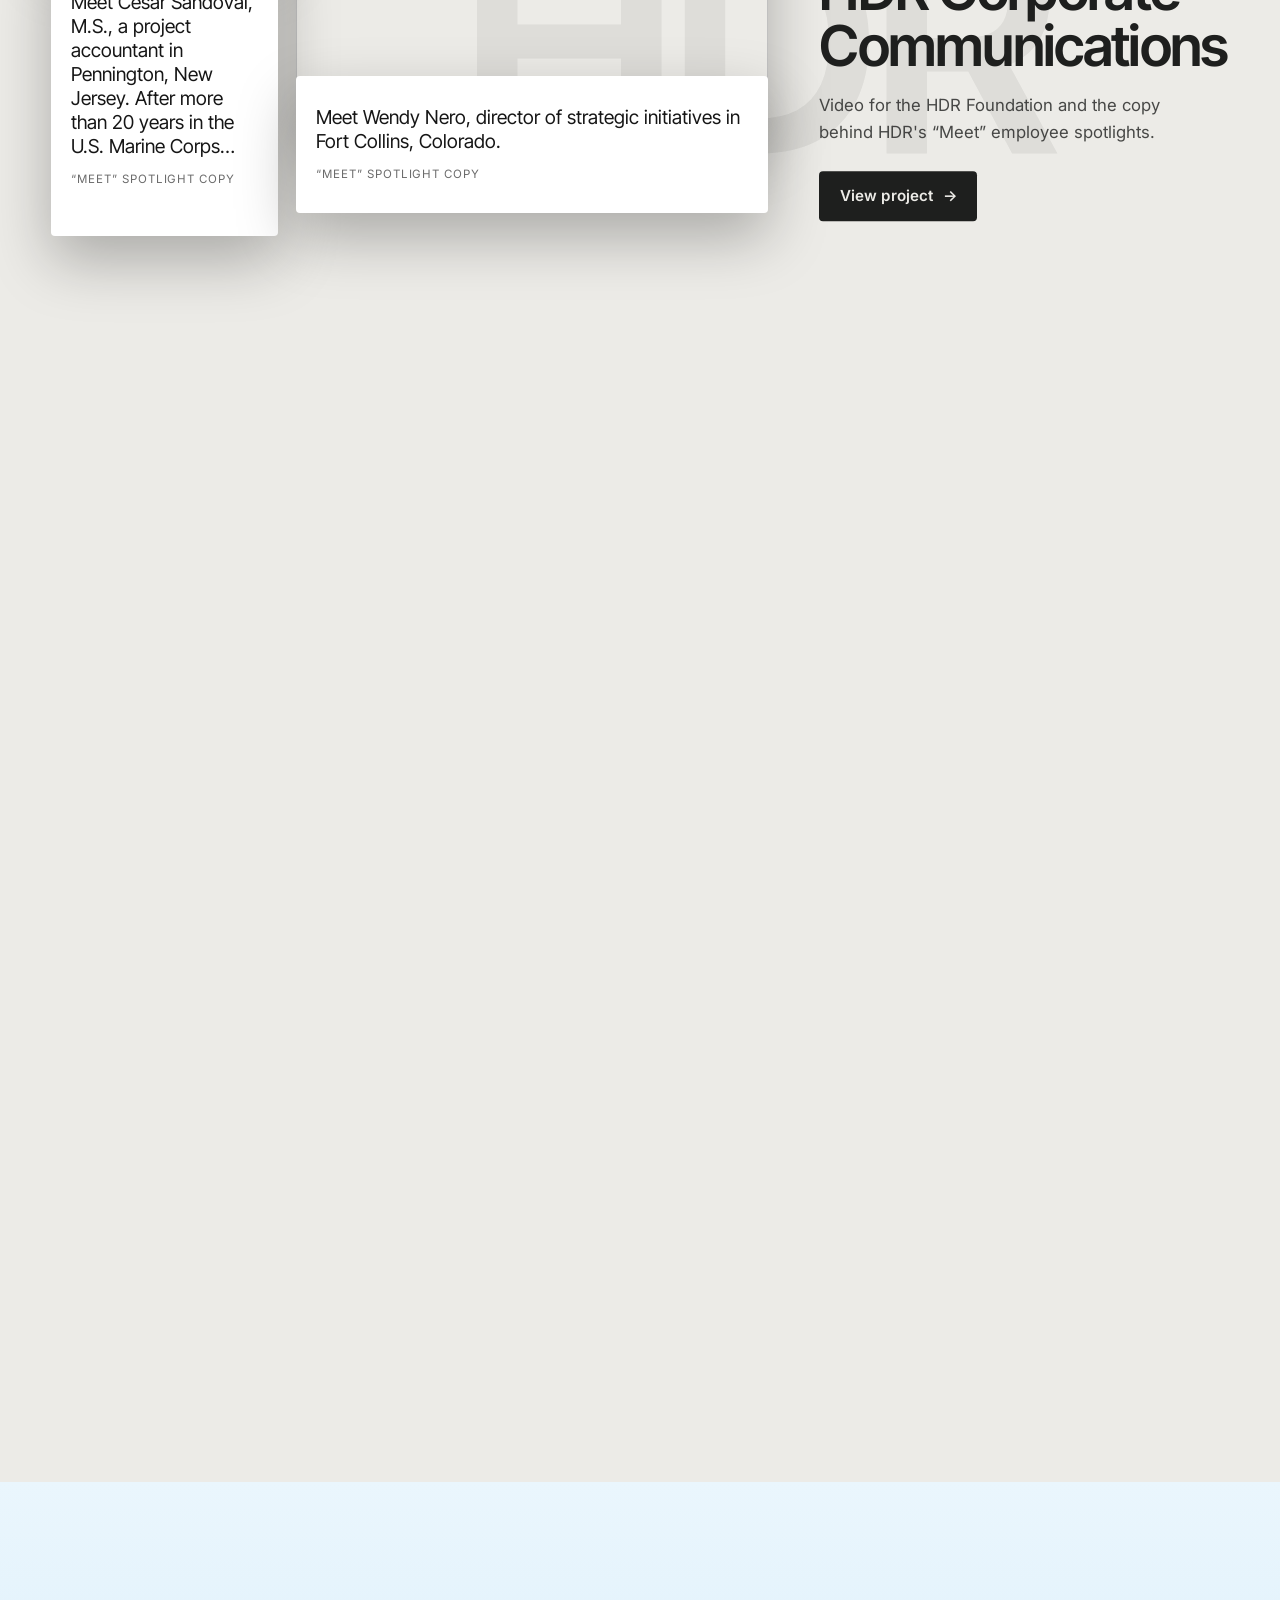
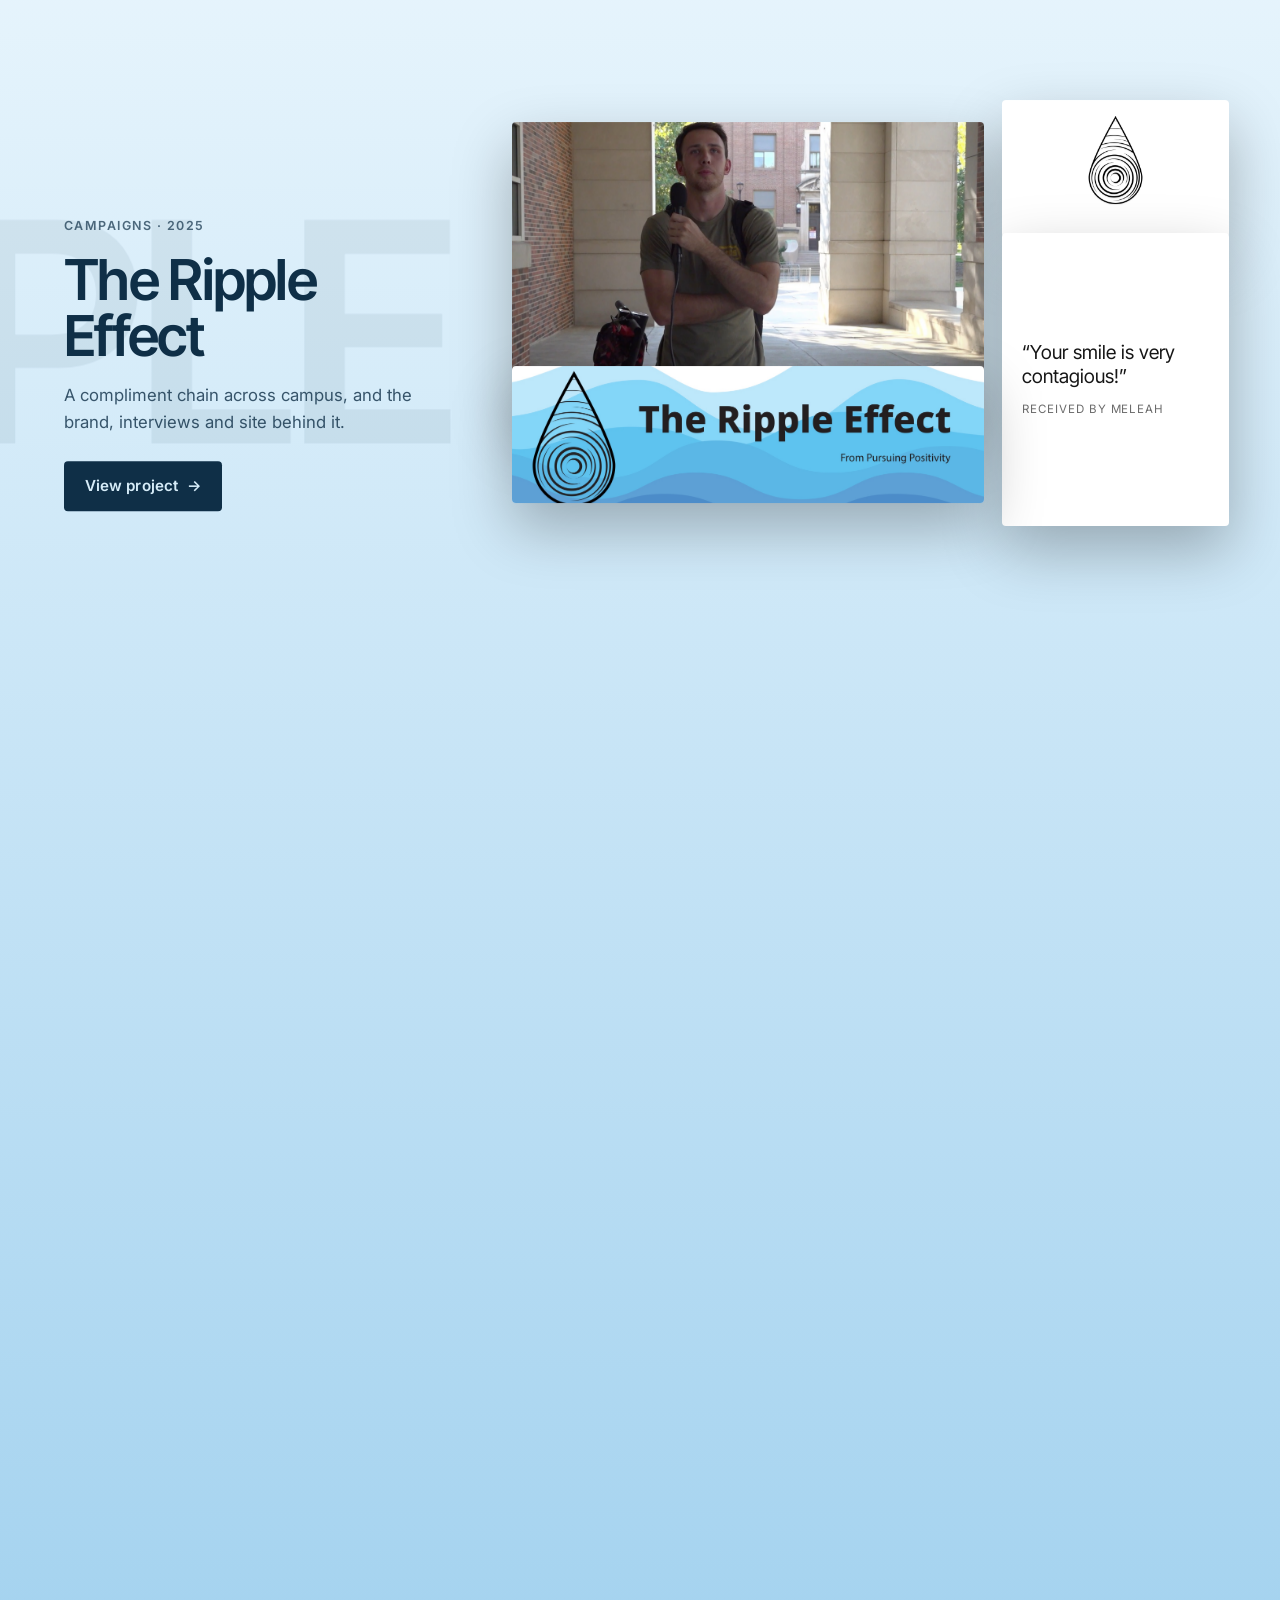
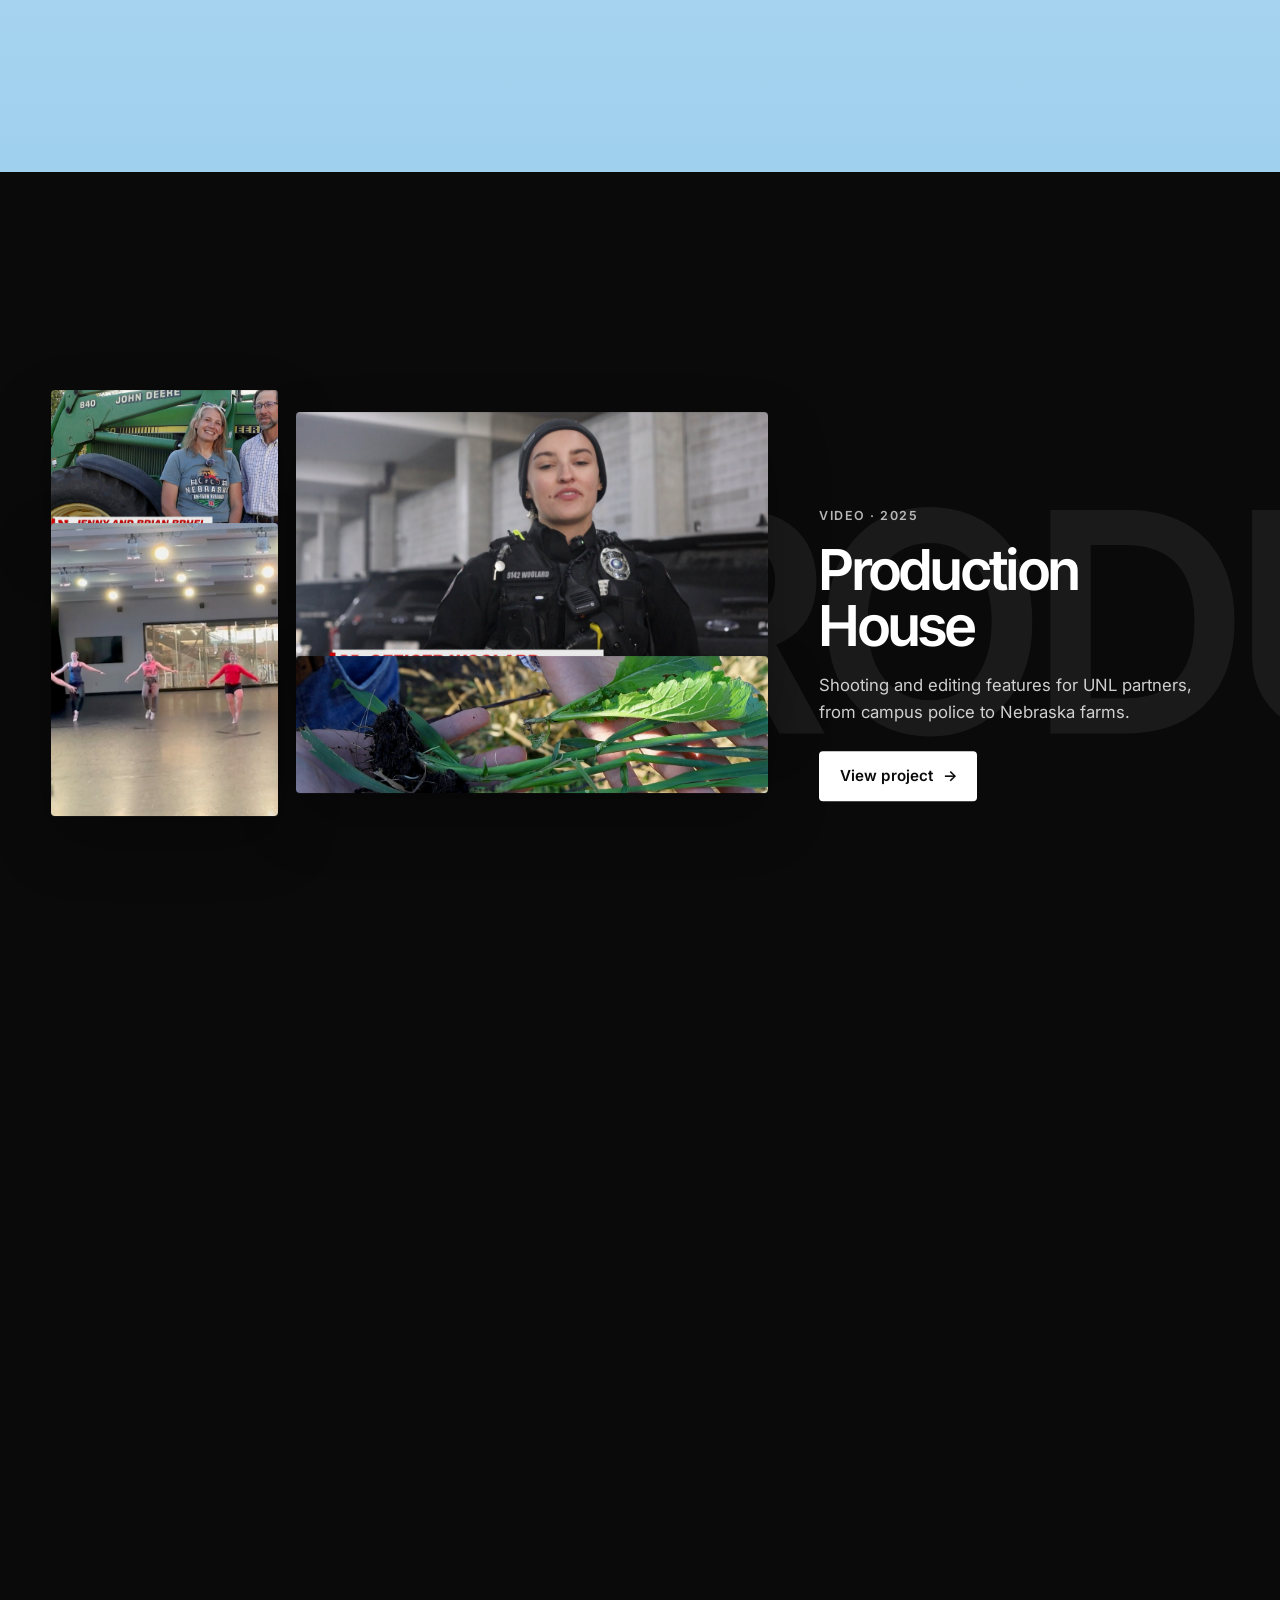
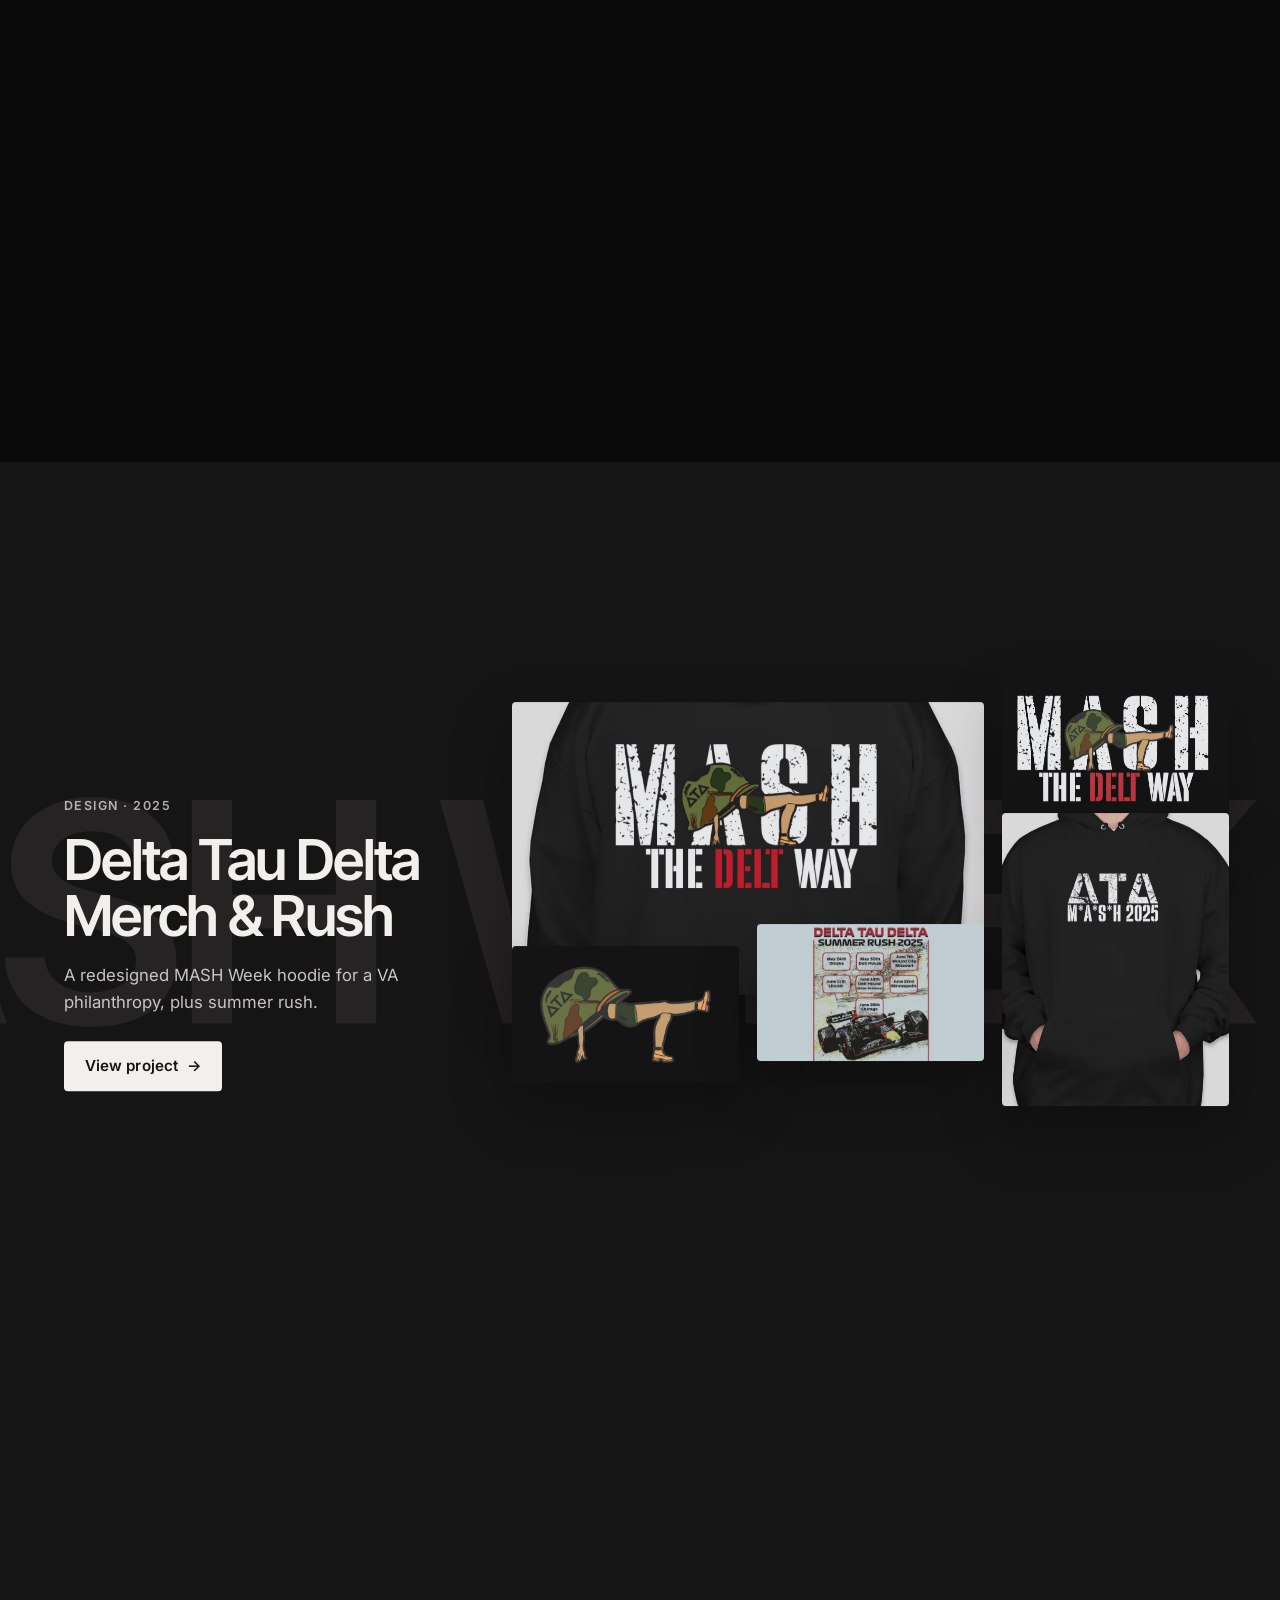
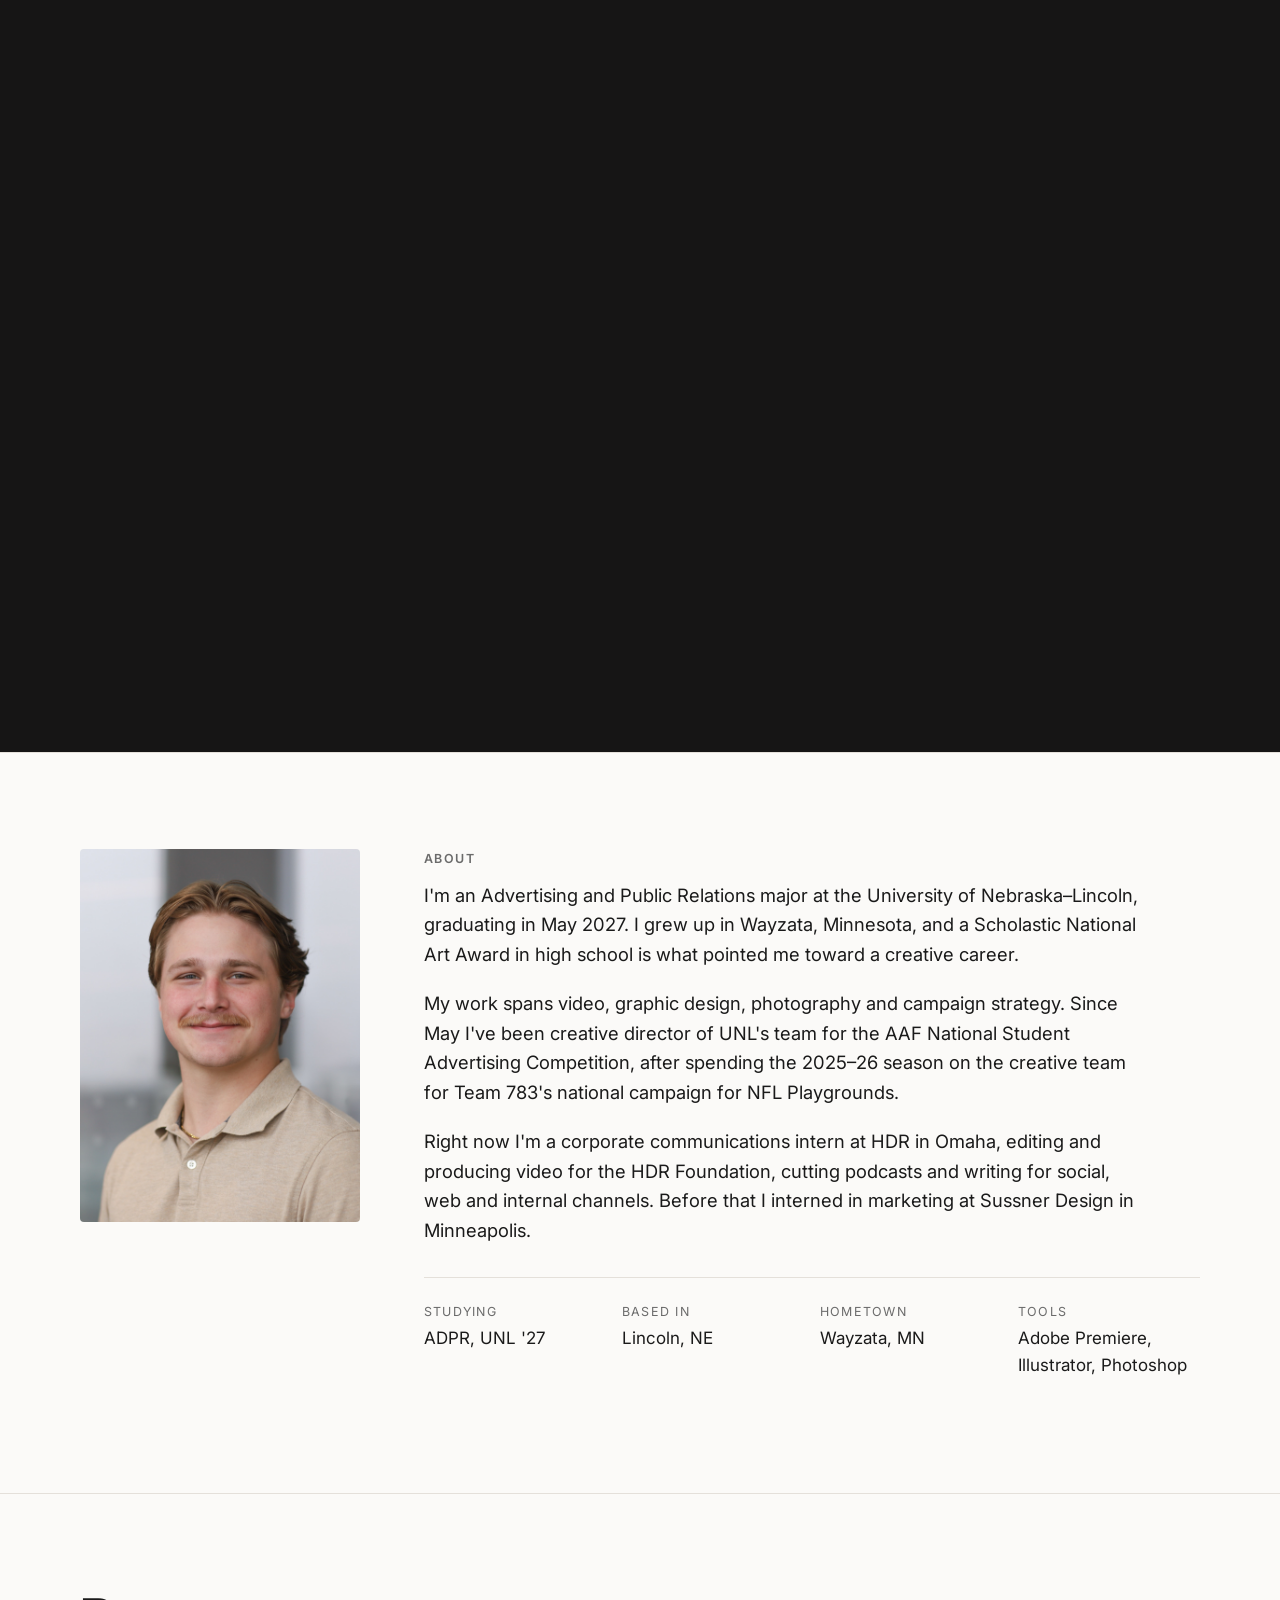
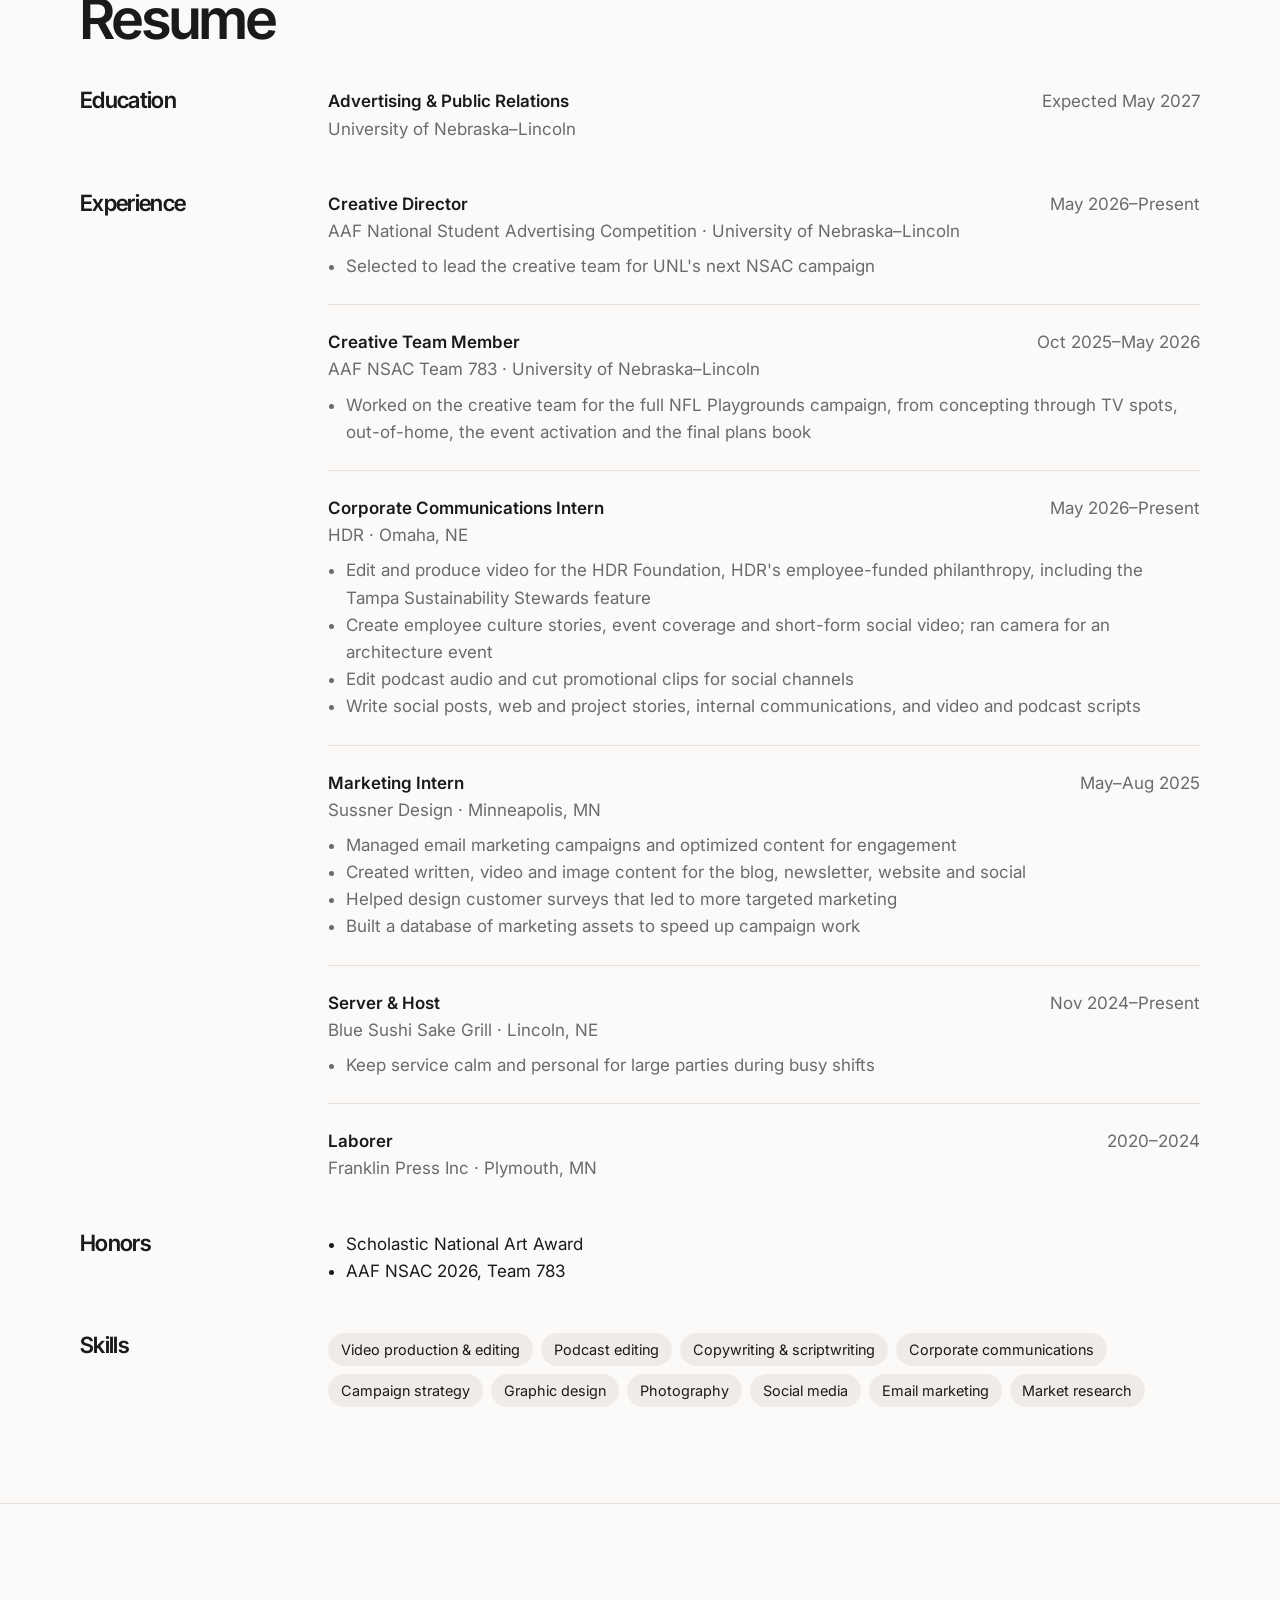
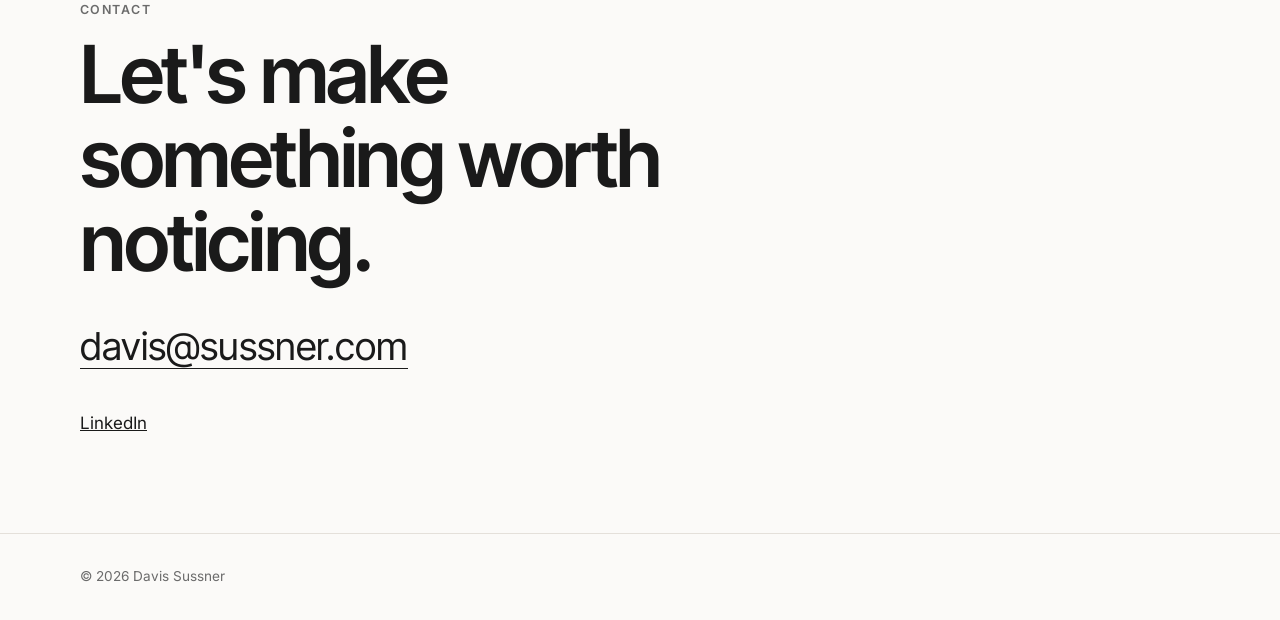
==== commit 4b168414: "Rotating word always ends visible; version-stamp CSS/JS to avoid stale caches Co-Authored-By: Claude" ====
--- a/index.html
+++ b/index.html
@@ -11,8 +11,8 @@
   <meta property="og:type" content="website">
 
   <!-- THEME: change "minimal" to "editorial" or "husker" to switch the whole look. -->
-  <link id="theme" rel="stylesheet" href="css/themes/minimal.css">
-  <link rel="stylesheet" href="css/base.css">
+  <link id="theme" rel="stylesheet" href="css/themes/minimal.css?v=20261118">
+  <link rel="stylesheet" href="css/base.css?v=20261118">
 </head>
 <body>
   <header class="site-header">
@@ -88,7 +88,7 @@
     <div class="wrap">© <span id="year"></span> <span data-name>Davis Sussner</span></div>
   </footer>
 
-  <script src="js/content.js"></script>
-  <script src="js/main.js"></script>
+  <script src="js/content.js?v=20261118"></script>
+  <script src="js/main.js?v=20261118"></script>
 </body>
 </html>
--- a/css/themes/minimal.css
+++ b/css/themes/minimal.css
@@ -1,7 +1,7 @@
 /* Clean minimal theme.
    Every look-and-feel choice for the site lives here. Change a value to
    restyle the whole site; copy this file to make a new theme. */
-@import url("https://fonts.googleapis.com/css2?family=Inter:wght@400;500;600&family=Instrument+Serif:ital@0;1&display=swap");
+@import url("https://fonts.googleapis.com/css2?family=Inter:wght@400;500;600&family=Inter+Tight:ital,wght@0,500;0,600;0,700;1,500;1,600&display=swap");
 
 :root {
   /* Colors */
@@ -15,12 +15,12 @@
   --chip-bg: #efece7;
 
   /* Type */
-  --font-display: "Instrument Serif", Georgia, serif;
+  --font-display: "Inter Tight", "Inter", system-ui, sans-serif;
   --font-body: "Inter", system-ui, sans-serif;
-  --heading-weight: 400;
+  --heading-weight: 600;
   --heading-case: none;     /* none | uppercase */
-  --heading-tracking: -0.01em;
-  --hero-size: clamp(3.2rem, 10vw, 7.5rem);
+  --heading-tracking: -0.03em;
+  --hero-size: clamp(3rem, 9vw, 6.75rem);
 
   /* Shape & spacing */
   --radius: 4px;
